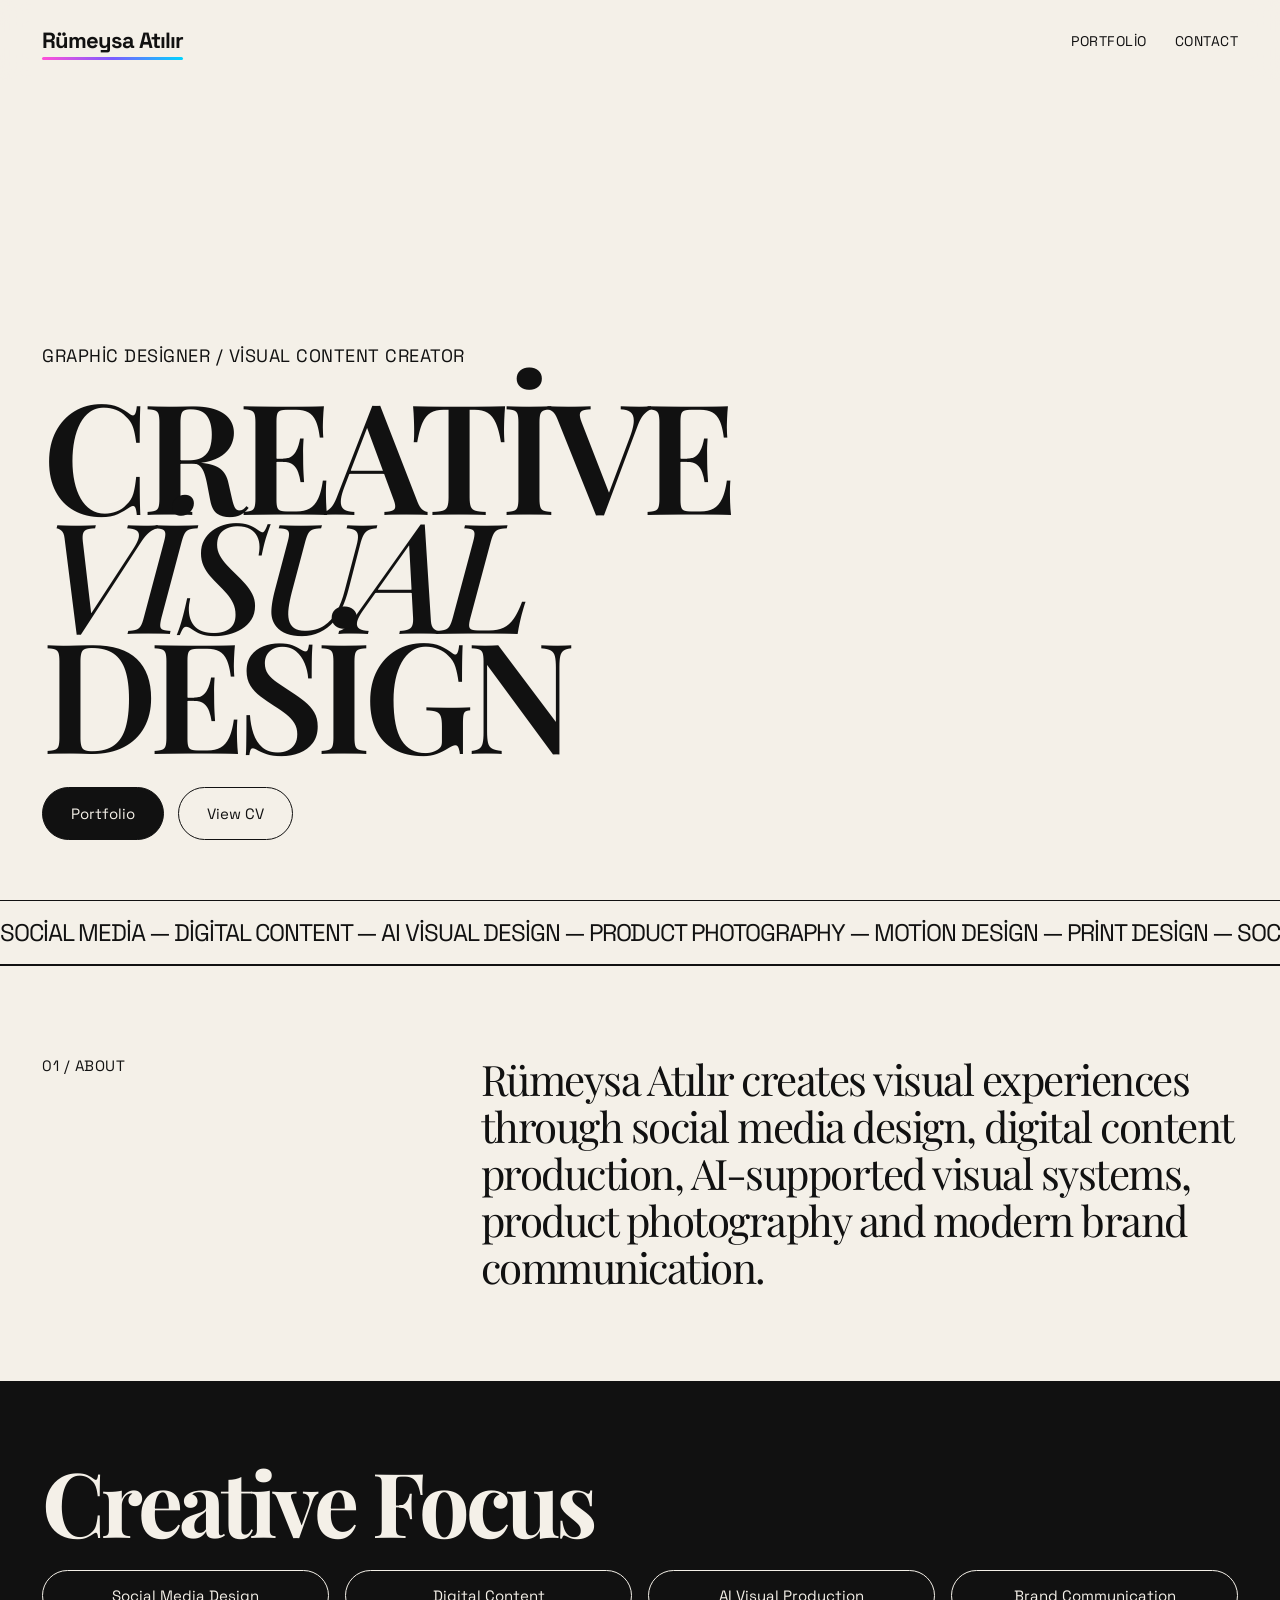
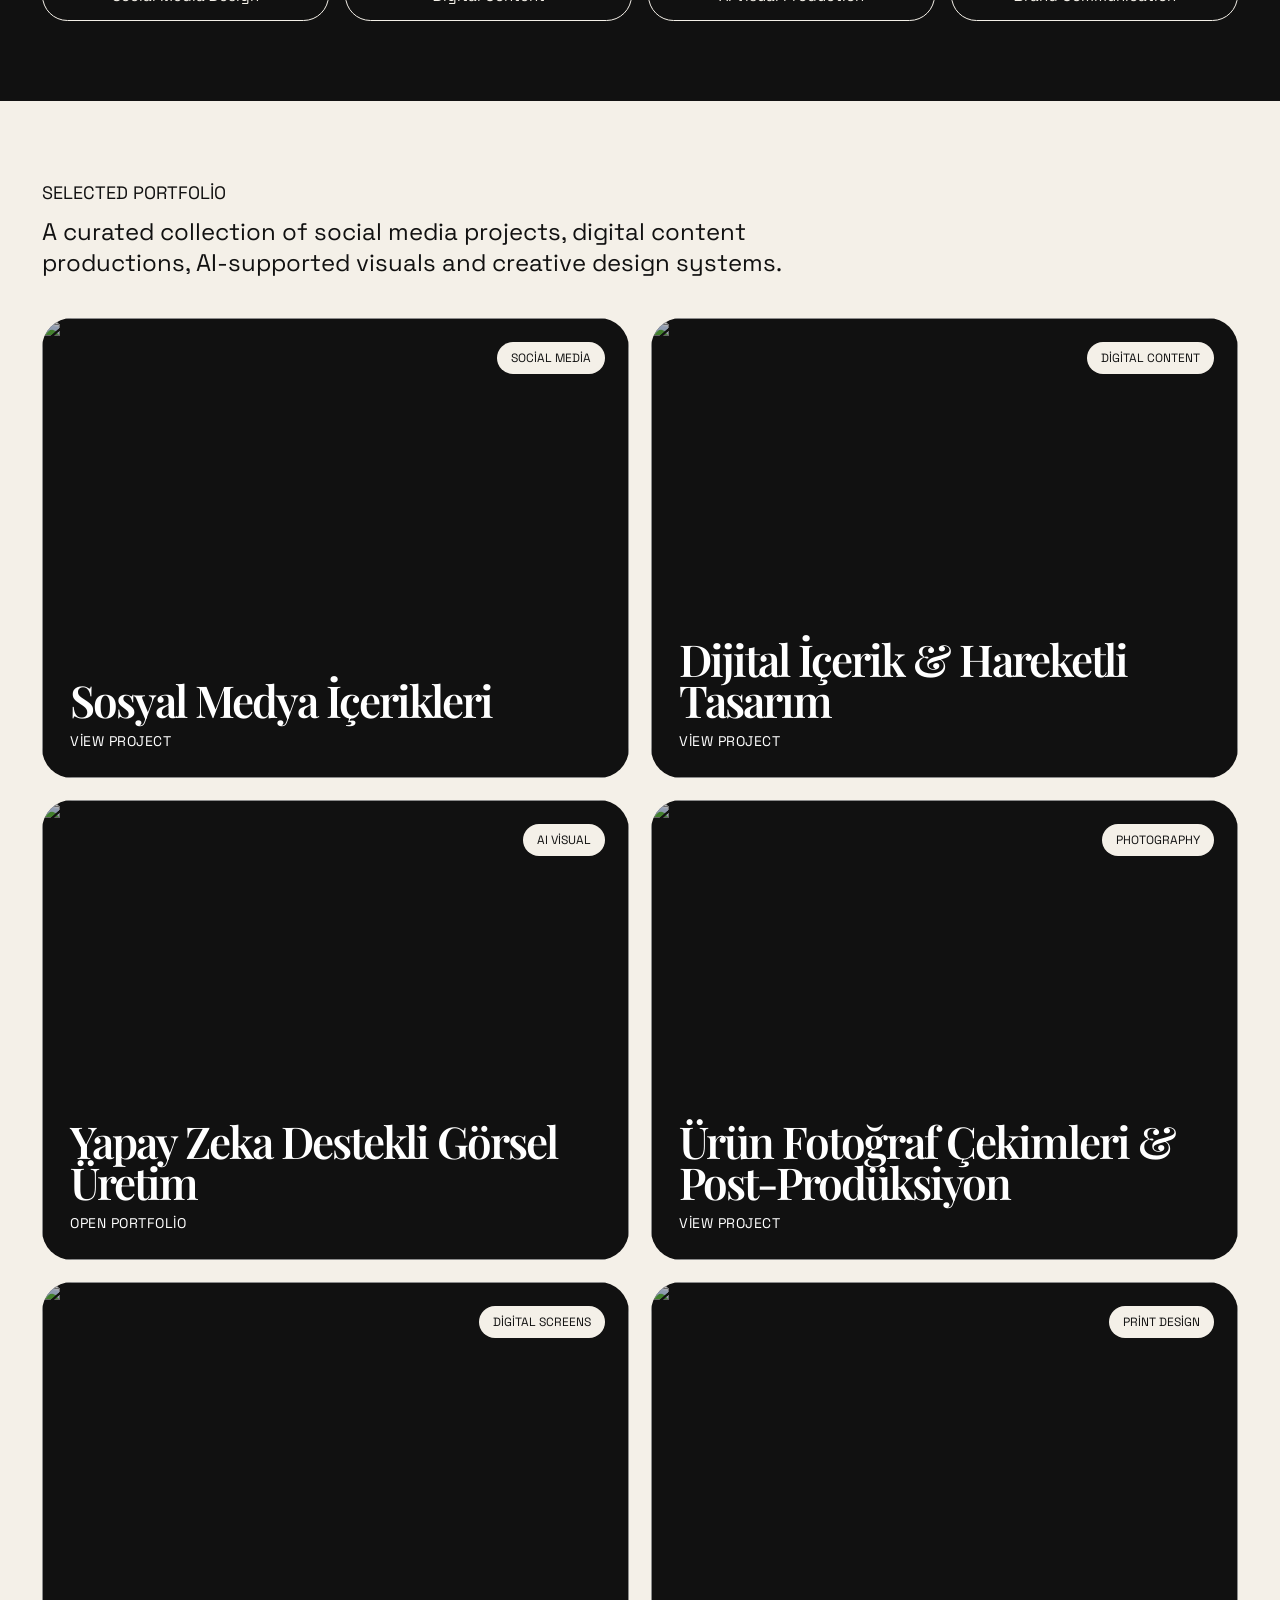
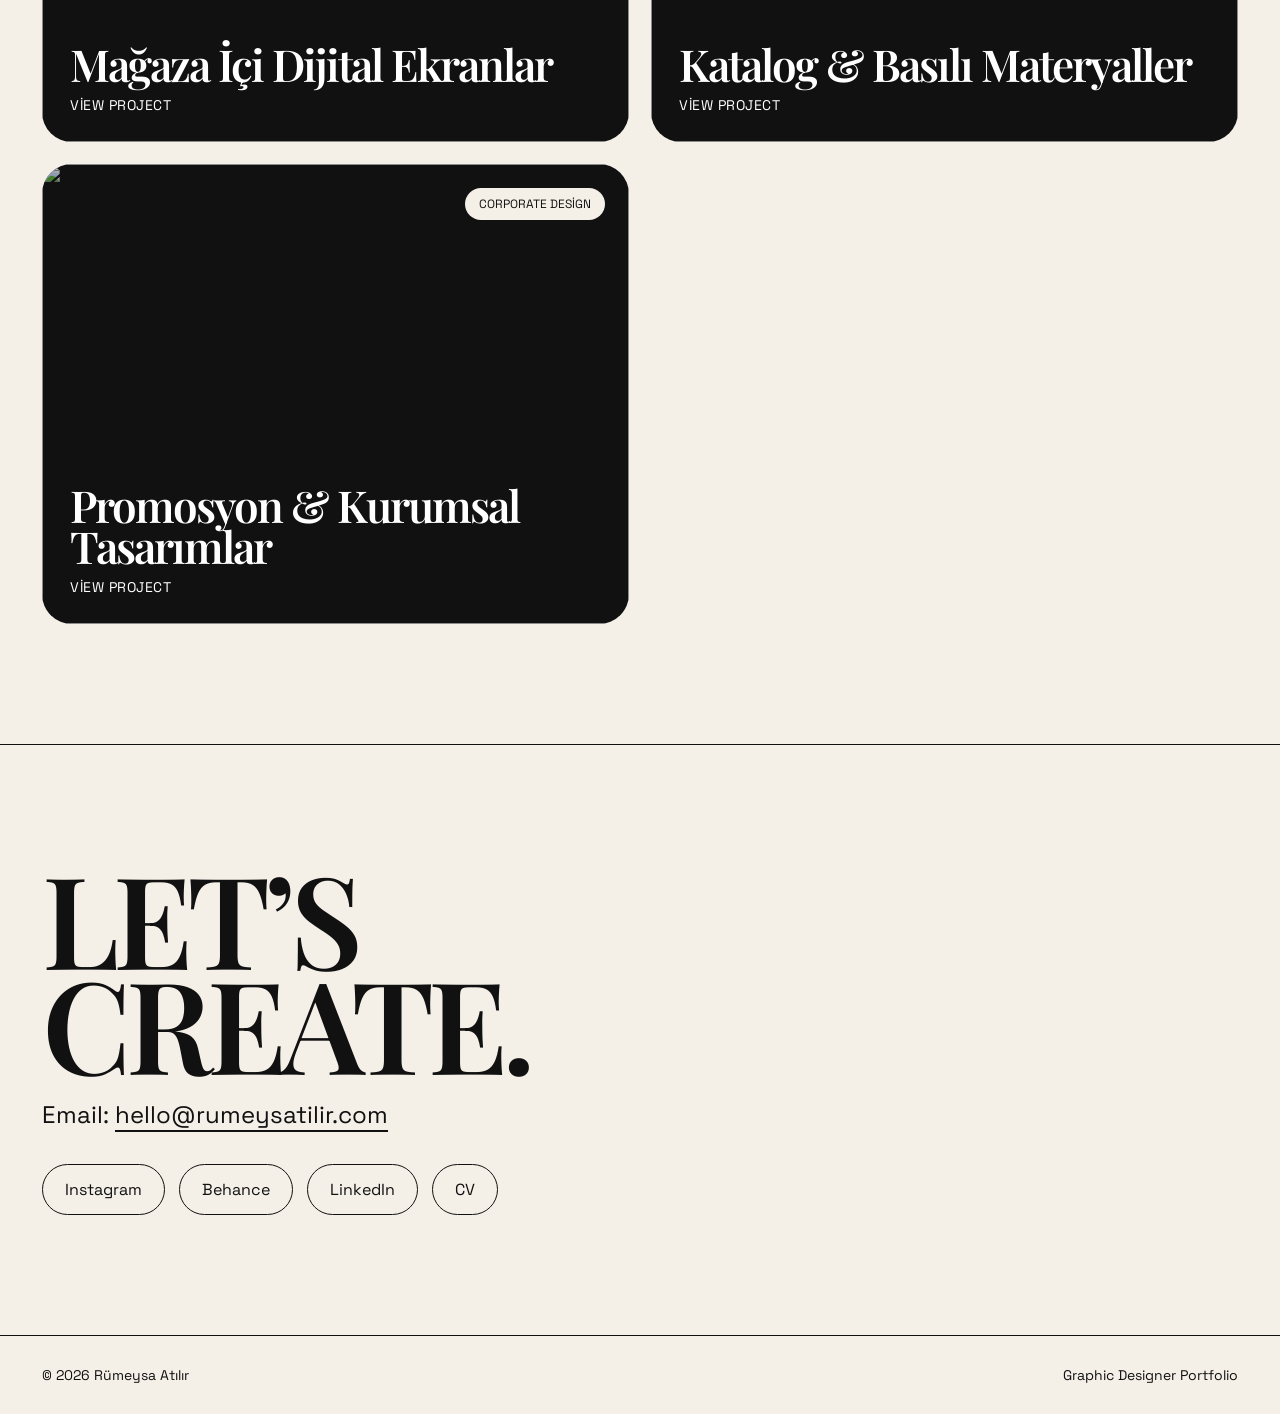
==== index.html @ d0558e6f "Update index.html" ====
<!DOCTYPE html>
<html lang="tr">
<head>
<meta charset="UTF-8">
<meta name="viewport" content="width=device-width, initial-scale=1.0">
<title>Rümeysa Atılır | Graphic Designer</title>

<link href="https://fonts.googleapis.com/css2?family=Playfair+Display:ital,wght@0,600;1,500&family=Space+Grotesk:wght@400;500;600;700&display=swap" rel="stylesheet">

<style>
*{margin:0;padding:0;box-sizing:border-box}
html{scroll-behavior:smooth}
body{font-family:'Space Grotesk',sans-serif;background:#f4f0e8;color:#111;overflow-x:hidden}
a{text-decoration:none;color:inherit}

.intro-loader{
position:fixed;
inset:0;
background:radial-gradient(circle at 20% 20%,rgba(255,79,216,.30),transparent 28%),
radial-gradient(circle at 80% 30%,rgba(124,92,255,.30),transparent 30%),
radial-gradient(circle at 50% 85%,rgba(0,212,255,.25),transparent 32%),
#f4f0e8;
z-index:9999;
display:flex;
flex-direction:column;
justify-content:center;
align-items:center;
animation:loaderHide 1s ease forwards;
animation-delay:3.4s;
overflow:hidden;
}

.intro-loader::before{
content:"";
position:absolute;
width:420px;
height:420px;
border-radius:50%;
background:linear-gradient(135deg,#ff4fd8,#7c5cff,#00d4ff);
filter:blur(70px);
opacity:.35;
animation:blobMove 3s ease-in-out infinite alternate;
}

.loader-name{
position:relative;
font-family:'Playfair Display',serif;
font-size:9vw;
font-weight:600;
letter-spacing:-5px;
line-height:.9;
background:linear-gradient(90deg,#ff4fd8,#7c5cff,#00d4ff,#111);
background-size:300%;
-webkit-background-clip:text;
-webkit-text-fill-color:transparent;
opacity:0;
transform:translateY(45px) scale(.96);
animation:nameReveal 1.2s ease forwards, gradientMove 2.8s linear infinite;
}

.loader-line{
position:relative;
width:0;
height:5px;
margin:28px 0 16px;
border-radius:50px;
background:linear-gradient(90deg,#ff4fd8,#7c5cff,#00d4ff);
animation:lineReveal 1s ease forwards;
animation-delay:.8s;
}

.loader-text{
position:relative;
font-size:14px;
letter-spacing:6px;
text-transform:uppercase;
opacity:0;
animation:textReveal 1s ease forwards;
animation-delay:1.4s;
}

@keyframes nameReveal{to{opacity:1;transform:translateY(0) scale(1)}}
@keyframes lineReveal{to{width:320px}}
@keyframes textReveal{to{opacity:1}}
@keyframes loaderHide{to{opacity:0;visibility:hidden;pointer-events:none}}
@keyframes gradientMove{0%{background-position:0%}100%{background-position:300%}}
@keyframes blobMove{from{transform:translate(-80px,-40px) scale(1)}to{transform:translate(80px,40px) scale(1.15)}}

header{
position:fixed;top:0;left:0;width:100%;padding:26px 42px;
display:flex;justify-content:space-between;align-items:center;z-index:99;
background:rgba(244,240,232,.82);backdrop-filter:blur(14px);
}

.logo{font-size:22px;font-weight:700;letter-spacing:-1px;position:relative}
.logo::after{
content:"";position:absolute;left:0;bottom:-6px;width:100%;height:3px;
background:linear-gradient(90deg,#ff4fd8,#7c5cff,#00d4ff);border-radius:20px;
}

nav a{margin-left:24px;font-size:14px;text-transform:uppercase;letter-spacing:.5px}

.hero{min-height:100vh;padding:130px 42px 60px;display:flex;flex-direction:column;justify-content:flex-end}
.hero small{font-size:18px;margin-bottom:25px;text-transform:uppercase;letter-spacing:.5px}
.hero h1{
font-family:'Playfair Display',serif;font-size:12vw;line-height:.78;
letter-spacing:-8px;text-transform:uppercase;font-weight:600;
}
.hero h1 span{font-style:italic;font-weight:500}

.hero-buttons{margin-top:36px;display:flex;gap:14px;flex-wrap:wrap}
.btn{display:inline-block;padding:16px 28px;border-radius:40px;border:1px solid #111;font-size:15px;transition:.3s}
.btn.dark{background:#111;color:#f4f0e8}
.btn:hover{transform:translateY(-3px)}

.marquee{
border-top:1px solid #111;border-bottom:1px solid #111;overflow:hidden;white-space:nowrap;
padding:16px 0;font-size:24px;text-transform:uppercase;letter-spacing:-1px;
}
.marquee div{display:inline-block;animation:marquee 18s linear infinite}
@keyframes marquee{from{transform:translateX(0)}to{transform:translateX(-50%)}}

.intro{padding:90px 42px;display:grid;grid-template-columns:1fr 2fr;gap:60px;border-top:1px solid #111}
.intro div{font-size:15px;text-transform:uppercase;letter-spacing:.5px}
.intro p{
font-family:'Playfair Display',serif;font-size:42px;line-height:1.12;letter-spacing:-1.5px;
}

.selected{padding:80px 42px;background:#111;color:#f4f0e8}
.selected h2{
font-family:'Playfair Display',serif;font-size:7vw;line-height:.9;letter-spacing:-4px;margin-bottom:28px;
}
.selected-list{display:grid;grid-template-columns:repeat(4,1fr);gap:16px}
.selected-list a{
border:1px solid #f4f0e8;border-radius:40px;padding:15px 20px;text-align:center;font-size:15px;transition:.3s;
}
.selected-list a:hover{background:#f4f0e8;color:#111;transform:translateY(-3px)}

.work{padding:80px 42px 120px}
.work-title{font-size:18px;text-transform:uppercase;margin-bottom:12px}
.work-subtitle{max-width:820px;font-size:24px;line-height:1.3;margin-bottom:40px}

.grid{
display:grid;
grid-template-columns:repeat(12,1fr);
gap:22px;
}

.project{
position:relative;
height:460px;
overflow:hidden;
background:#111;
border-radius:30px;
color:white;
grid-column:span 6;
display:block;
}

.project img{
position:absolute;
inset:0;
width:100%;
height:100%;
object-fit:cover;
opacity:.7;
transition:.7s;
}

.project:hover img{transform:scale(1.08);opacity:.34}

.project-info{position:absolute;left:28px;bottom:28px;z-index:2}
.project-info h2{
font-family:'Playfair Display',serif;font-size:44px;line-height:.92;letter-spacing:-2px;font-weight:600;
}
.project-info p{margin-top:12px;font-size:14px;text-transform:uppercase;letter-spacing:.5px}

.tag{
position:absolute;top:24px;right:24px;background:#f4f0e8;color:#111;
padding:8px 14px;border-radius:30px;font-size:12px;z-index:2;text-transform:uppercase;
}

.contact{padding:120px 42px;border-top:1px solid #111}
.contact h2{
font-family:'Playfair Display',serif;font-size:10vw;line-height:.82;letter-spacing:-6px;text-transform:uppercase;font-weight:600;
}
.contact p{margin-top:24px;font-size:24px}
.contact a{border-bottom:2px solid #111}
.socials{display:flex;gap:14px;margin-top:34px;flex-wrap:wrap}
.socials a{border:1px solid #111;border-radius:40px;padding:14px 22px;transition:.3s}
.socials a:hover{background:#111;color:#f4f0e8}

footer{padding:30px 42px;border-top:1px solid #111;display:flex;justify-content:space-between;font-size:14px}

@media(max-width:800px){
header{padding:20px}.logo{font-size:19px}
nav a{margin-left:12px;font-size:12px}
.loader-name{font-size:15vw;letter-spacing:-2px}
.loader-line{max-width:230px}
.hero{padding:120px 20px 50px}
.hero h1{font-size:18vw;letter-spacing:-4px}
.marquee{font-size:18px}
.intro{grid-template-columns:1fr;padding:70px 20px}
.intro p{font-size:31px}
.selected{padding:70px 20px}
.selected h2{font-size:15vw;letter-spacing:-3px}
.selected-list{grid-template-columns:1fr}
.work{padding:70px 20px 80px}
.work-subtitle{font-size:20px}
.grid{display:block}
.project{height:420px;margin-bottom:22px}
.project-info h2{font-size:36px}
.contact{padding:80px 20px}
.contact h2{font-size:16vw;letter-spacing:-4px}
footer{padding:24px 20px;display:block}
}
</style>
</head>

<body>

<div class="intro-loader">
  <div class="loader-name">Rümeysa Atılır</div>
  <div class="loader-line"></div>
  <div class="loader-text">Graphic Designer</div>
</div>

<header>
<div class="logo">Rümeysa Atılır</div>
<nav>
<a href="#portfolio">Portfolio</a>
<a href="#contact">Contact</a>
</nav>
</header>

<section class="hero">
<small>Graphic Designer / Visual Content Creator</small>
<h1>Creative<br><span>Visual</span><br>Design</h1>

<div class="hero-buttons">
<a href="#portfolio" class="btn dark">Portfolio</a>
<a href="rumeysa-atilir-cv.pdf" target="_blank" class="btn">View CV</a>
</div>
</section>

<div class="marquee">
<div>
Social Media — Digital Content — AI Visual Design — Product Photography — Motion Design — Print Design —
Social Media — Digital Content — AI Visual Design — Product Photography — Motion Design — Print Design —
</div>
</div>

<section class="intro">
<div>01 / About</div>
<p>
Rümeysa Atılır creates visual experiences through social media design,
digital content production, AI-supported visual systems,
product photography and modern brand communication.
</p>
</section>

<section class="selected">
<h2>Creative Focus</h2>
<div class="selected-list">
<a href="#social-media">Social Media Design</a>
<a href="#digital-content">Digital Content</a>
<a href="ai-visual/" target="_blank">AI Visual Production</a>  
<a href="#portfolio">Brand Communication</a>
</div>
</section>

<section class="work" id="portfolio">

<div class="work-title">Selected Portfolio</div>

<p class="work-subtitle">
A curated collection of social media projects,
digital content productions, AI-supported visuals and creative design systems.
</p>

<div class="grid">

<a id="social-media" href="sosyal-medya.pdf" target="_blank" class="project">
<span class="tag">Social Media</span>
<img src="https://images.unsplash.com/photo-1611162616305-c69b3fa7fbe0?q=80&w=1400&auto=format&fit=crop">
<div class="project-info">
<h2>Sosyal Medya İçerikleri</h2>
<p>View Project</p>
</div>
</a>

<a id="digital-content" href="dijital-icerik.pdf" target="_blank" class="project">
<span class="tag">Digital Content</span>
<img src="https://images.unsplash.com/photo-1611162617474-5b21e879e113?q=80&w=1400&auto=format&fit=crop">
<div class="project-info">
<h2>Dijital İçerik & Hareketli Tasarım</h2>
<p>View Project</p>
</div>
</a>

<a id="ai-visual" href="ai-visual/" target="_blank" class="project">  
<span class="tag">AI Visual</span>
<img src="https://images.unsplash.com/photo-1677442136019-21780ecad995?q=80&w=1400&auto=format&fit=crop">
<div class="project-info">
<h2>Yapay Zeka Destekli Görsel Üretim</h2>
<p>Open Portfolio</p>
</div>
</a>

<a href="urun-fotograf-cekimi.pdf" target="_blank" class="project">
<span class="tag">Photography</span>
<img src="https://images.unsplash.com/photo-1607082349566-187342175e2f?q=80&w=1400&auto=format&fit=crop">
<div class="project-info">
<h2>Ürün Fotoğraf Çekimleri & Post-Prodüksiyon</h2>
<p>View Project</p>
</div>
</a>

<a href="magaza-ekranlari.pdf" target="_blank" class="project">
<span class="tag">Digital Screens</span>
<img src="https://images.unsplash.com/photo-1556740738-b6a63e27c4df?q=80&w=1400&auto=format&fit=crop">
<div class="project-info">
<h2>Mağaza İçi Dijital Ekranlar</h2>
<p>View Project</p>
</div>
</a>

<a href="katalog.pdf" target="_blank" class="project">
<span class="tag">Print Design</span>
<img src="https://images.unsplash.com/photo-1586717791821-3f44a563fa4c?q=80&w=1400&auto=format&fit=crop">
<div class="project-info">
<h2>Katalog & Basılı Materyaller</h2>
<p>View Project</p>
</div>
</a>

<a href="kurumsal-tasarim.pdf" target="_blank" class="project">
<span class="tag">Corporate Design</span>
<img src="https://images.unsplash.com/photo-1497366754035-f200968a6e72?q=80&w=1400&auto=format&fit=crop">
<div class="project-info">
<h2>Promosyon & Kurumsal Tasarımlar</h2>
<p>View Project</p>
</div>
</a>

</div>
</section>

<section class="contact" id="contact">
<h2>Let’s<br>Create.</h2>

<p>Email: <a href="mailto:hello@rumeysatilir.com">hello@rumeysatilir.com</a></p>

<div class="socials">
<a href="#" target="_blank">Instagram</a>
<a href="#" target="_blank">Behance</a>
<a href="#" target="_blank">LinkedIn</a>
<a href="rumeysa-atilir-cv.pdf" target="_blank">CV</a>
</div>
</section>

<footer>
<span>© 2026 Rümeysa Atılır</span>
<span>Graphic Designer Portfolio</span>
</footer>

</body>
</html>
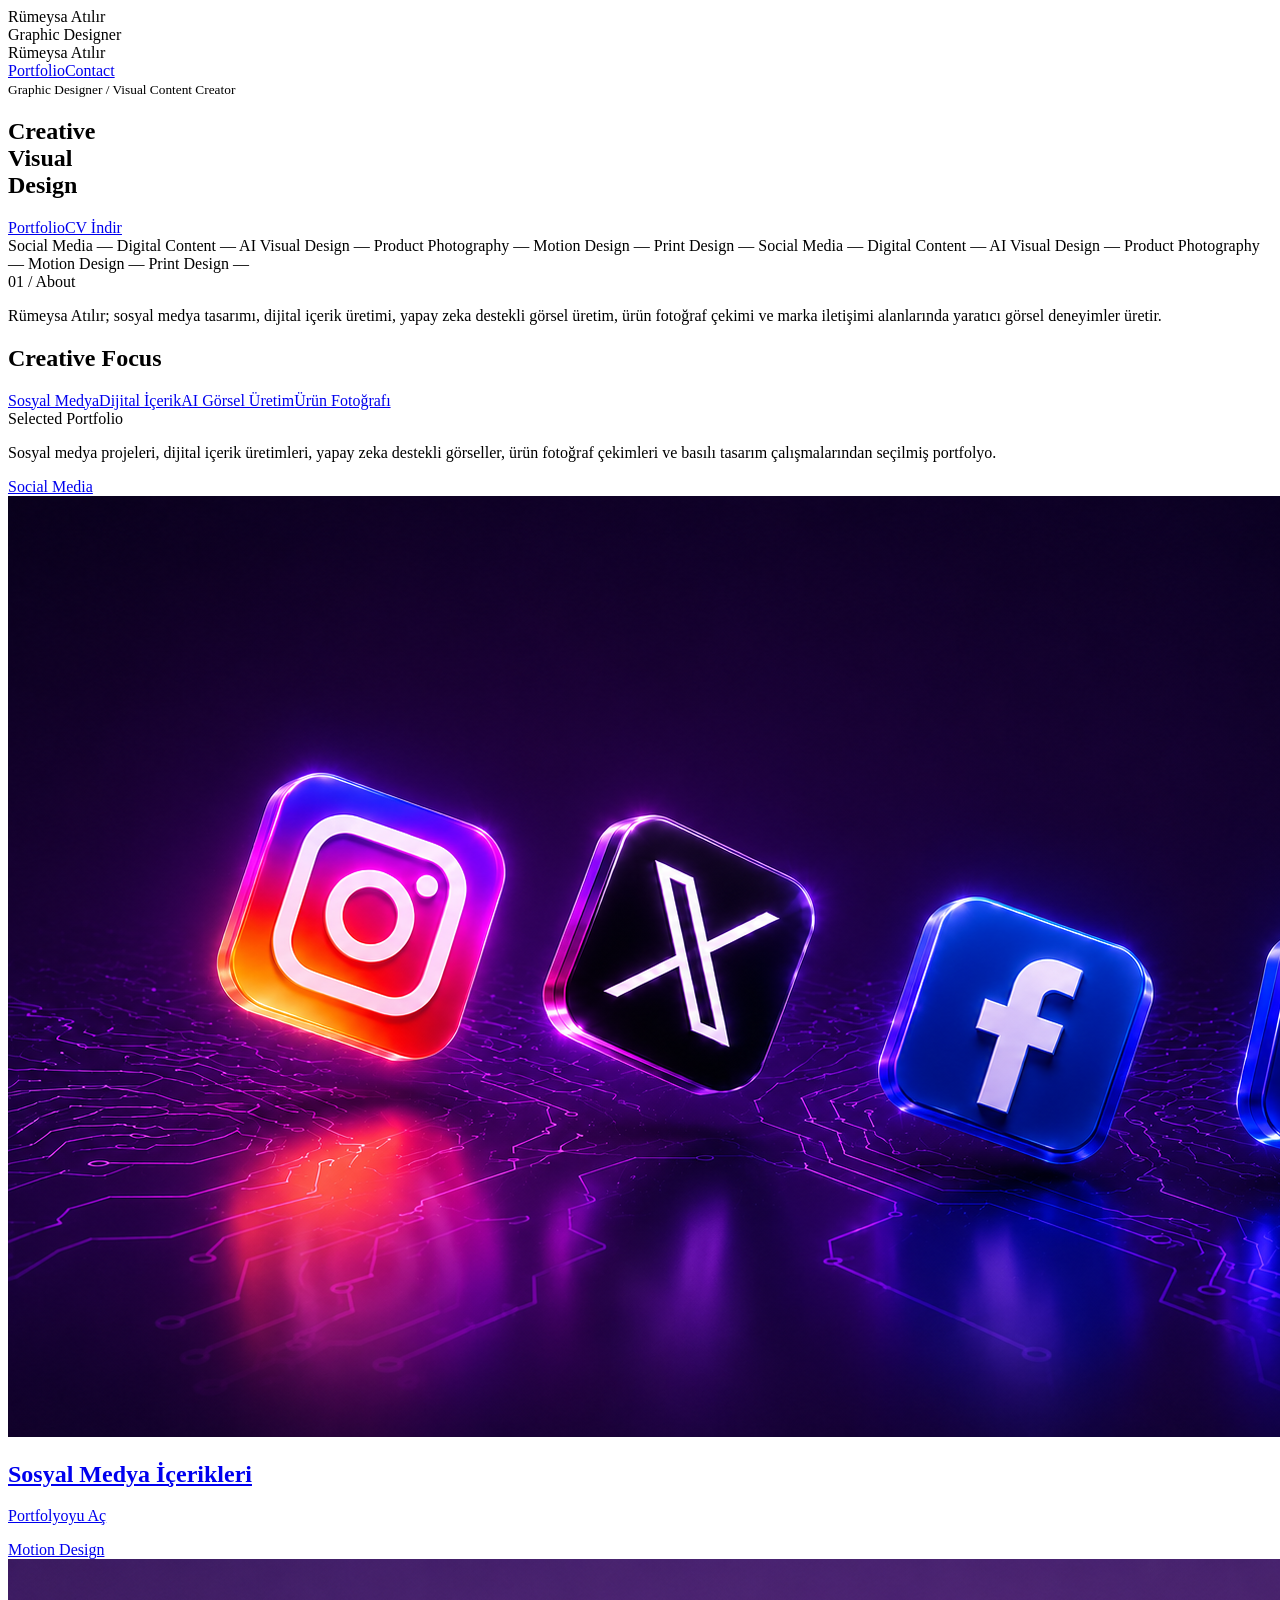
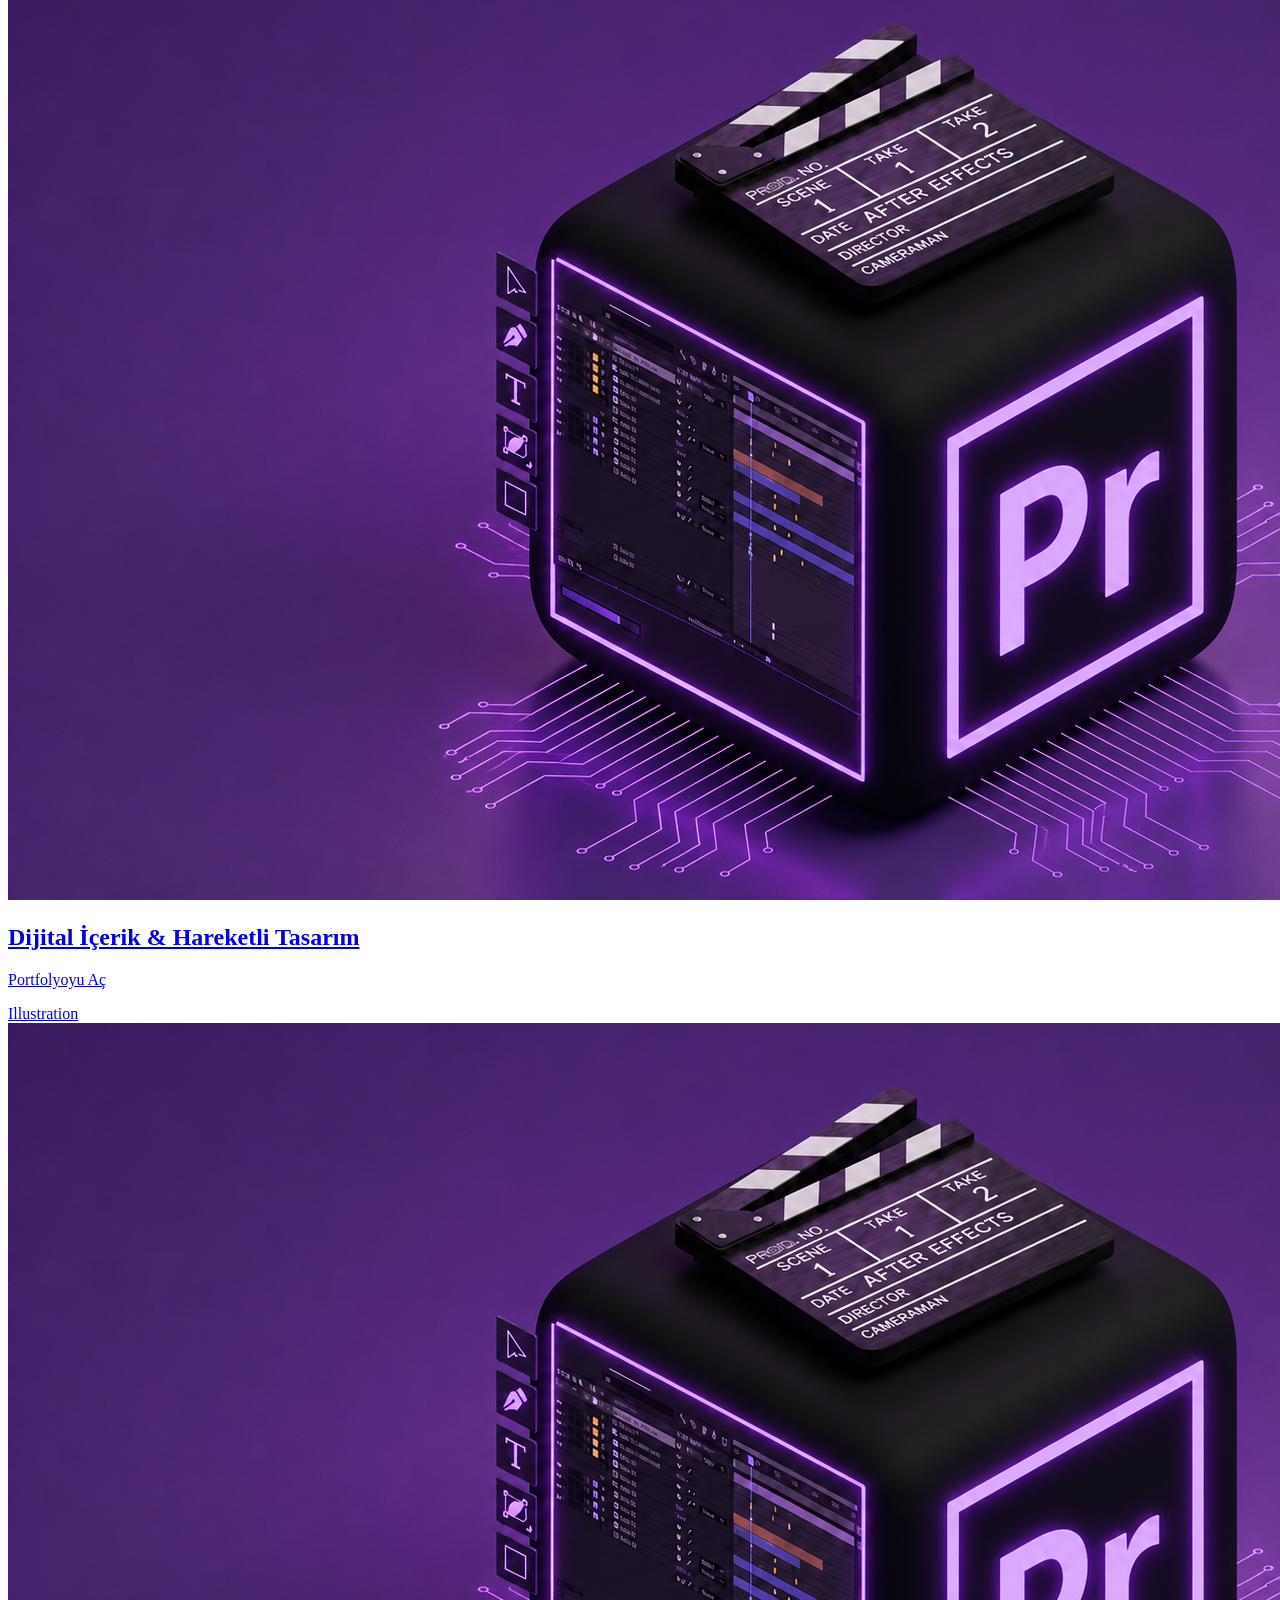
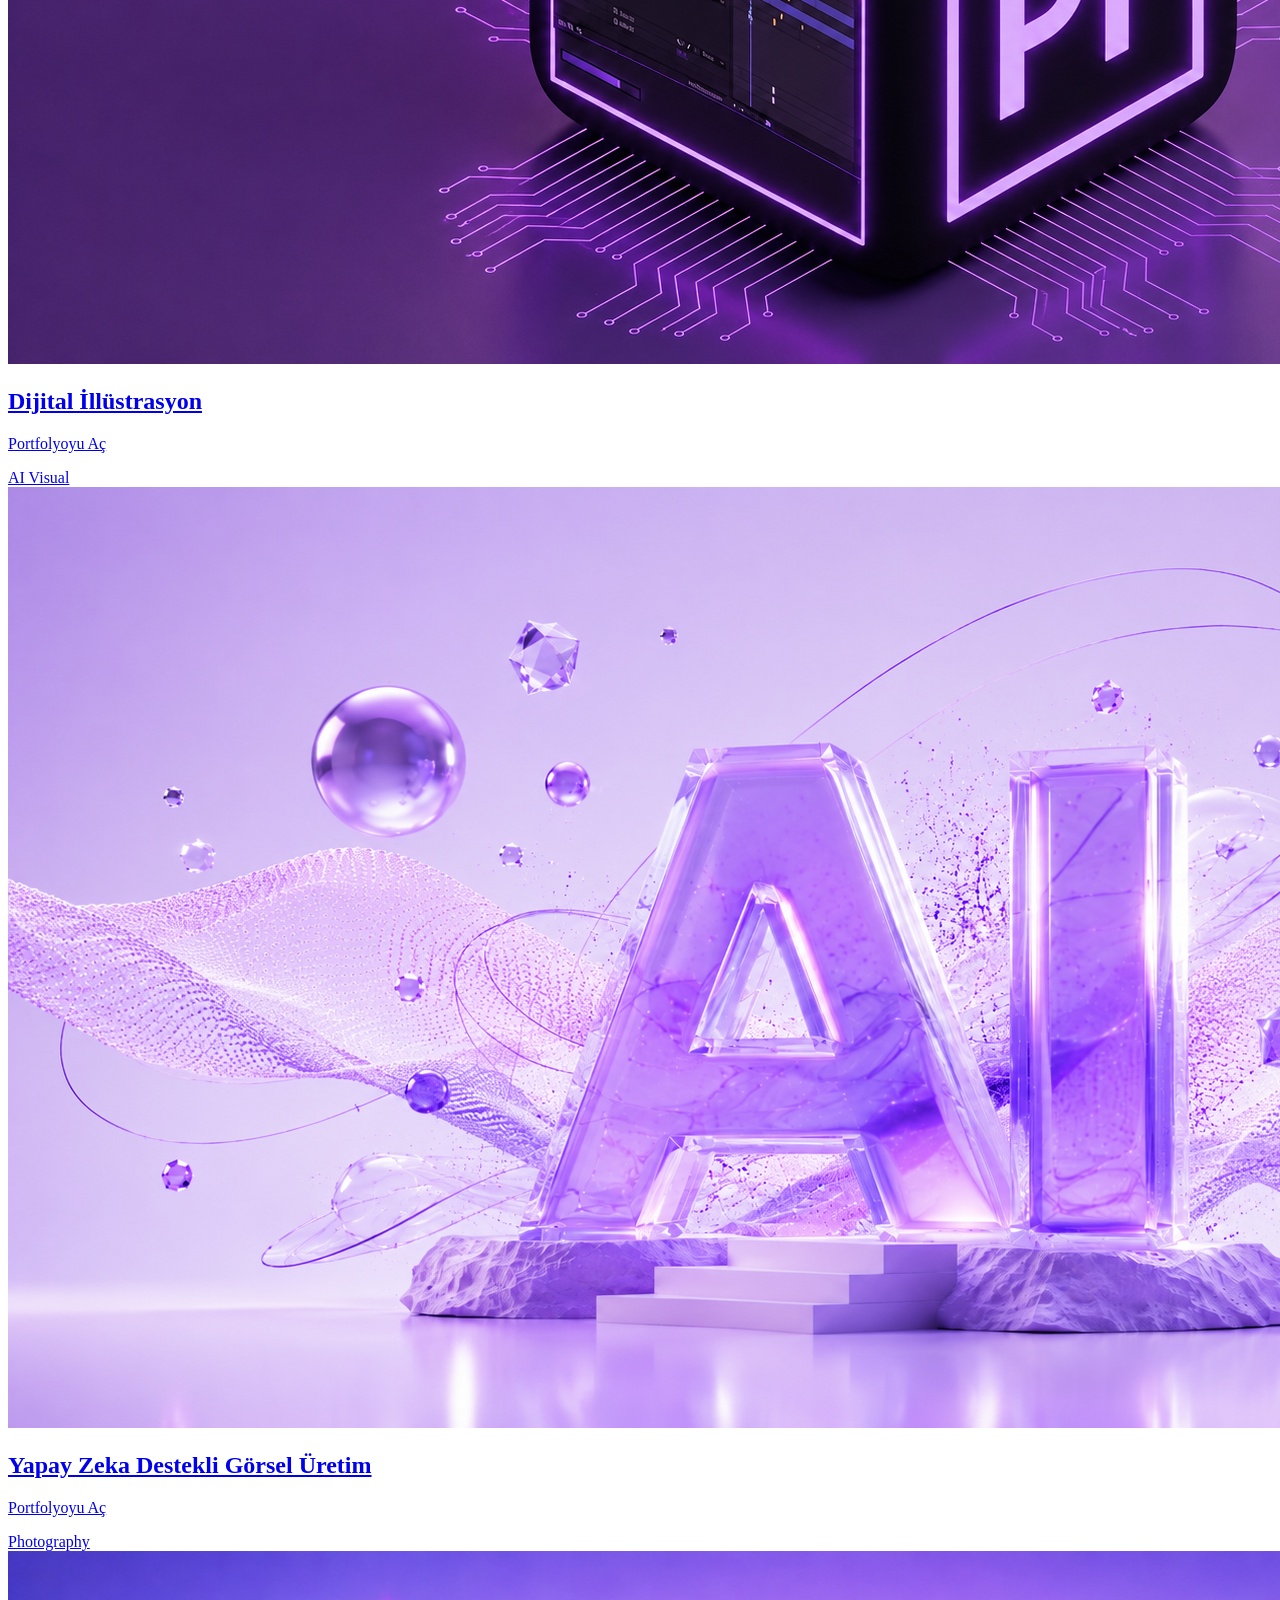
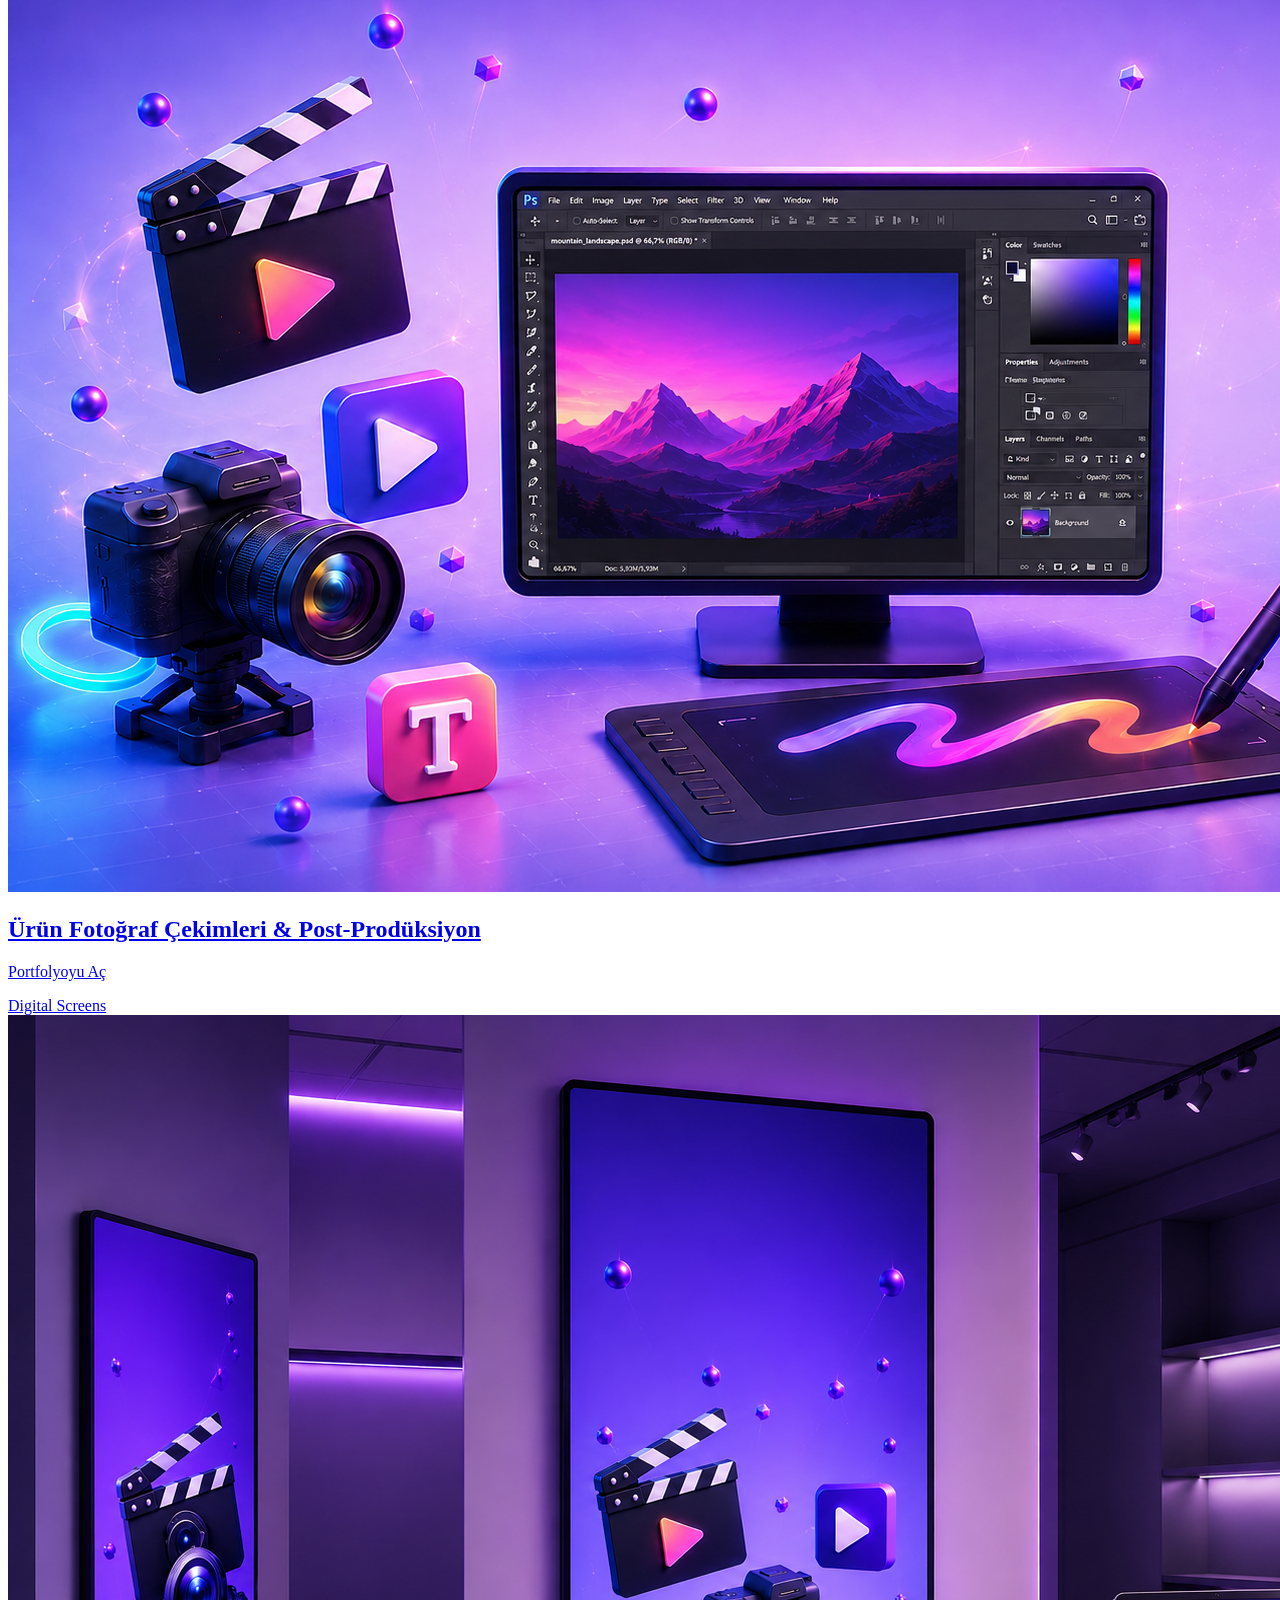
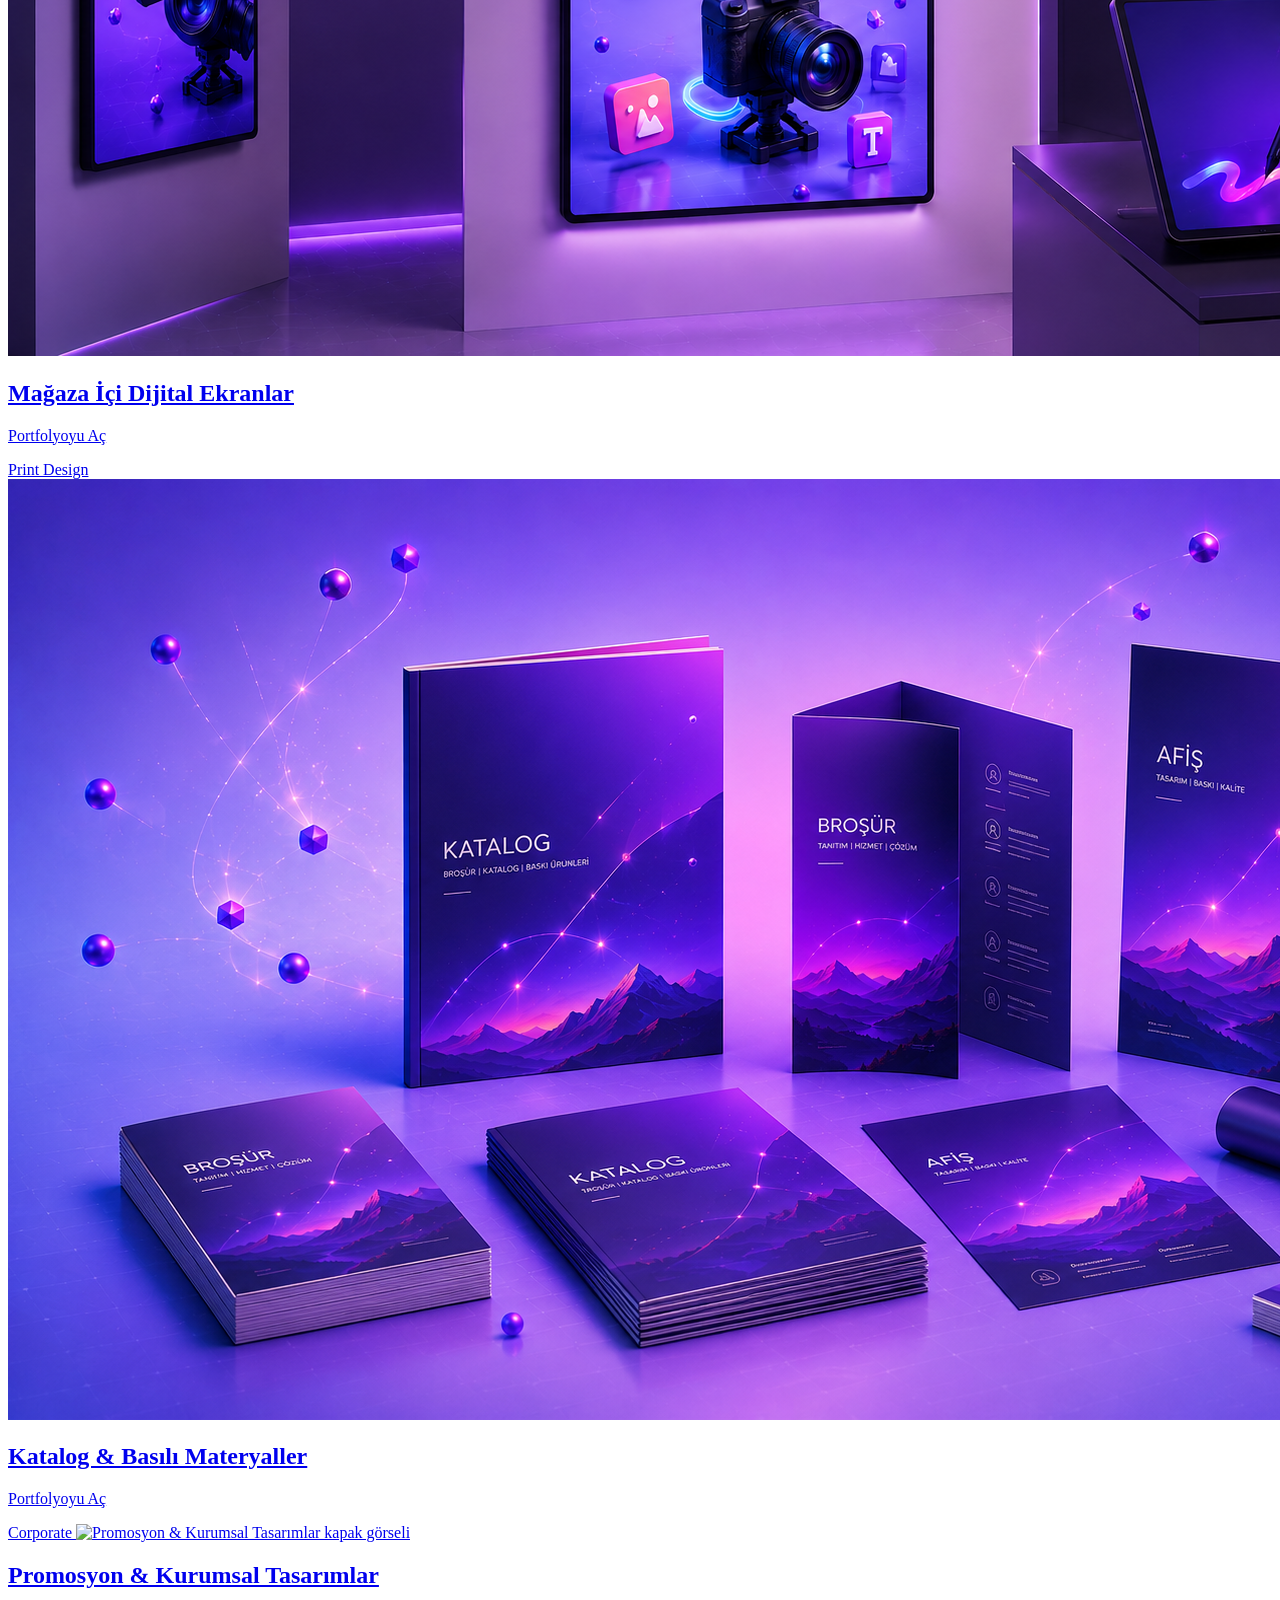
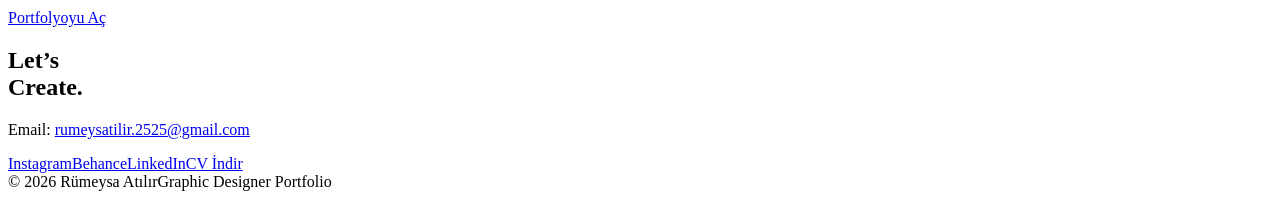
==== commit 2dcd6288: "Add files via upload" ====
--- a/index.html
+++ b/index.html
@@ -1,368 +1,49 @@
-<!DOCTYPE html>
-<html lang="tr">
-<head>
-<meta charset="UTF-8">
-<meta name="viewport" content="width=device-width, initial-scale=1.0">
-<title>Rümeysa Atılır | Graphic Designer</title>
-
-<link href="https://fonts.googleapis.com/css2?family=Playfair+Display:ital,wght@0,600;1,500&family=Space+Grotesk:wght@400;500;600;700&display=swap" rel="stylesheet">
-
-<style>
-*{margin:0;padding:0;box-sizing:border-box}
-html{scroll-behavior:smooth}
-body{font-family:'Space Grotesk',sans-serif;background:#f4f0e8;color:#111;overflow-x:hidden}
-a{text-decoration:none;color:inherit}
-
-.intro-loader{
-position:fixed;
-inset:0;
-background:radial-gradient(circle at 20% 20%,rgba(255,79,216,.30),transparent 28%),
-radial-gradient(circle at 80% 30%,rgba(124,92,255,.30),transparent 30%),
-radial-gradient(circle at 50% 85%,rgba(0,212,255,.25),transparent 32%),
-#f4f0e8;
-z-index:9999;
-display:flex;
-flex-direction:column;
-justify-content:center;
-align-items:center;
-animation:loaderHide 1s ease forwards;
-animation-delay:3.4s;
-overflow:hidden;
-}
-
-.intro-loader::before{
-content:"";
-position:absolute;
-width:420px;
-height:420px;
-border-radius:50%;
-background:linear-gradient(135deg,#ff4fd8,#7c5cff,#00d4ff);
-filter:blur(70px);
-opacity:.35;
-animation:blobMove 3s ease-in-out infinite alternate;
-}
-
-.loader-name{
-position:relative;
-font-family:'Playfair Display',serif;
-font-size:9vw;
-font-weight:600;
-letter-spacing:-5px;
-line-height:.9;
-background:linear-gradient(90deg,#ff4fd8,#7c5cff,#00d4ff,#111);
-background-size:300%;
--webkit-background-clip:text;
--webkit-text-fill-color:transparent;
-opacity:0;
-transform:translateY(45px) scale(.96);
-animation:nameReveal 1.2s ease forwards, gradientMove 2.8s linear infinite;
-}
-
-.loader-line{
-position:relative;
-width:0;
-height:5px;
-margin:28px 0 16px;
-border-radius:50px;
-background:linear-gradient(90deg,#ff4fd8,#7c5cff,#00d4ff);
-animation:lineReveal 1s ease forwards;
-animation-delay:.8s;
-}
-
-.loader-text{
-position:relative;
-font-size:14px;
-letter-spacing:6px;
-text-transform:uppercase;
-opacity:0;
-animation:textReveal 1s ease forwards;
-animation-delay:1.4s;
-}
-
-@keyframes nameReveal{to{opacity:1;transform:translateY(0) scale(1)}}
-@keyframes lineReveal{to{width:320px}}
-@keyframes textReveal{to{opacity:1}}
-@keyframes loaderHide{to{opacity:0;visibility:hidden;pointer-events:none}}
-@keyframes gradientMove{0%{background-position:0%}100%{background-position:300%}}
-@keyframes blobMove{from{transform:translate(-80px,-40px) scale(1)}to{transform:translate(80px,40px) scale(1.15)}}
-
-header{
-position:fixed;top:0;left:0;width:100%;padding:26px 42px;
-display:flex;justify-content:space-between;align-items:center;z-index:99;
-background:rgba(244,240,232,.82);backdrop-filter:blur(14px);
-}
-
-.logo{font-size:22px;font-weight:700;letter-spacing:-1px;position:relative}
-.logo::after{
-content:"";position:absolute;left:0;bottom:-6px;width:100%;height:3px;
-background:linear-gradient(90deg,#ff4fd8,#7c5cff,#00d4ff);border-radius:20px;
-}
-
-nav a{margin-left:24px;font-size:14px;text-transform:uppercase;letter-spacing:.5px}
-
-.hero{min-height:100vh;padding:130px 42px 60px;display:flex;flex-direction:column;justify-content:flex-end}
-.hero small{font-size:18px;margin-bottom:25px;text-transform:uppercase;letter-spacing:.5px}
-.hero h1{
-font-family:'Playfair Display',serif;font-size:12vw;line-height:.78;
-letter-spacing:-8px;text-transform:uppercase;font-weight:600;
-}
-.hero h1 span{font-style:italic;font-weight:500}
-
-.hero-buttons{margin-top:36px;display:flex;gap:14px;flex-wrap:wrap}
-.btn{display:inline-block;padding:16px 28px;border-radius:40px;border:1px solid #111;font-size:15px;transition:.3s}
-.btn.dark{background:#111;color:#f4f0e8}
-.btn:hover{transform:translateY(-3px)}
-
-.marquee{
-border-top:1px solid #111;border-bottom:1px solid #111;overflow:hidden;white-space:nowrap;
-padding:16px 0;font-size:24px;text-transform:uppercase;letter-spacing:-1px;
-}
-.marquee div{display:inline-block;animation:marquee 18s linear infinite}
-@keyframes marquee{from{transform:translateX(0)}to{transform:translateX(-50%)}}
-
-.intro{padding:90px 42px;display:grid;grid-template-columns:1fr 2fr;gap:60px;border-top:1px solid #111}
-.intro div{font-size:15px;text-transform:uppercase;letter-spacing:.5px}
-.intro p{
-font-family:'Playfair Display',serif;font-size:42px;line-height:1.12;letter-spacing:-1.5px;
-}
-
-.selected{padding:80px 42px;background:#111;color:#f4f0e8}
-.selected h2{
-font-family:'Playfair Display',serif;font-size:7vw;line-height:.9;letter-spacing:-4px;margin-bottom:28px;
-}
-.selected-list{display:grid;grid-template-columns:repeat(4,1fr);gap:16px}
-.selected-list a{
-border:1px solid #f4f0e8;border-radius:40px;padding:15px 20px;text-align:center;font-size:15px;transition:.3s;
-}
-.selected-list a:hover{background:#f4f0e8;color:#111;transform:translateY(-3px)}
-
-.work{padding:80px 42px 120px}
-.work-title{font-size:18px;text-transform:uppercase;margin-bottom:12px}
-.work-subtitle{max-width:820px;font-size:24px;line-height:1.3;margin-bottom:40px}
-
-.grid{
-display:grid;
-grid-template-columns:repeat(12,1fr);
-gap:22px;
-}
-
-.project{
-position:relative;
-height:460px;
-overflow:hidden;
-background:#111;
-border-radius:30px;
-color:white;
-grid-column:span 6;
-display:block;
-}
-
-.project img{
-position:absolute;
-inset:0;
-width:100%;
-height:100%;
-object-fit:cover;
-opacity:.7;
-transition:.7s;
-}
-
-.project:hover img{transform:scale(1.08);opacity:.34}
-
-.project-info{position:absolute;left:28px;bottom:28px;z-index:2}
-.project-info h2{
-font-family:'Playfair Display',serif;font-size:44px;line-height:.92;letter-spacing:-2px;font-weight:600;
-}
-.project-info p{margin-top:12px;font-size:14px;text-transform:uppercase;letter-spacing:.5px}
-
-.tag{
-position:absolute;top:24px;right:24px;background:#f4f0e8;color:#111;
-padding:8px 14px;border-radius:30px;font-size:12px;z-index:2;text-transform:uppercase;
-}
-
-.contact{padding:120px 42px;border-top:1px solid #111}
-.contact h2{
-font-family:'Playfair Display',serif;font-size:10vw;line-height:.82;letter-spacing:-6px;text-transform:uppercase;font-weight:600;
-}
-.contact p{margin-top:24px;font-size:24px}
-.contact a{border-bottom:2px solid #111}
-.socials{display:flex;gap:14px;margin-top:34px;flex-wrap:wrap}
-.socials a{border:1px solid #111;border-radius:40px;padding:14px 22px;transition:.3s}
-.socials a:hover{background:#111;color:#f4f0e8}
-
-footer{padding:30px 42px;border-top:1px solid #111;display:flex;justify-content:space-between;font-size:14px}
-
-@media(max-width:800px){
-header{padding:20px}.logo{font-size:19px}
-nav a{margin-left:12px;font-size:12px}
-.loader-name{font-size:15vw;letter-spacing:-2px}
-.loader-line{max-width:230px}
-.hero{padding:120px 20px 50px}
-.hero h1{font-size:18vw;letter-spacing:-4px}
-.marquee{font-size:18px}
-.intro{grid-template-columns:1fr;padding:70px 20px}
-.intro p{font-size:31px}
-.selected{padding:70px 20px}
-.selected h2{font-size:15vw;letter-spacing:-3px}
-.selected-list{grid-template-columns:1fr}
-.work{padding:70px 20px 80px}
-.work-subtitle{font-size:20px}
-.grid{display:block}
-.project{height:420px;margin-bottom:22px}
-.project-info h2{font-size:36px}
-.contact{padding:80px 20px}
-.contact h2{font-size:16vw;letter-spacing:-4px}
-footer{padding:24px 20px;display:block}
-}
-</style>
-</head>
-
-<body>
-
-<div class="intro-loader">
-  <div class="loader-name">Rümeysa Atılır</div>
-  <div class="loader-line"></div>
-  <div class="loader-text">Graphic Designer</div>
-</div>
-
-<header>
-<div class="logo">Rümeysa Atılır</div>
-<nav>
-<a href="#portfolio">Portfolio</a>
-<a href="#contact">Contact</a>
-</nav>
-</header>
-
-<section class="hero">
-<small>Graphic Designer / Visual Content Creator</small>
-<h1>Creative<br><span>Visual</span><br>Design</h1>
-
-<div class="hero-buttons">
-<a href="#portfolio" class="btn dark">Portfolio</a>
-<a href="rumeysa-atilir-cv.pdf" target="_blank" class="btn">View CV</a>
-</div>
-</section>
-
-<div class="marquee">
-<div>
-Social Media — Digital Content — AI Visual Design — Product Photography — Motion Design — Print Design —
-Social Media — Digital Content — AI Visual Design — Product Photography — Motion Design — Print Design —
-</div>
-</div>
-
-<section class="intro">
-<div>01 / About</div>
-<p>
-Rümeysa Atılır creates visual experiences through social media design,
-digital content production, AI-supported visual systems,
-product photography and modern brand communication.
-</p>
-</section>
-
-<section class="selected">
-<h2>Creative Focus</h2>
-<div class="selected-list">
-<a href="#social-media">Social Media Design</a>
-<a href="#digital-content">Digital Content</a>
-<a href="ai-visual/" target="_blank">AI Visual Production</a>  
-<a href="#portfolio">Brand Communication</a>
-</div>
-</section>
-
-<section class="work" id="portfolio">
-
-<div class="work-title">Selected Portfolio</div>
-
-<p class="work-subtitle">
-A curated collection of social media projects,
-digital content productions, AI-supported visuals and creative design systems.
-</p>
-
-<div class="grid">
-
-<a id="social-media" href="sosyal-medya.pdf" target="_blank" class="project">
+<!DOCTYPE html><html lang="tr"><head><meta charset="UTF-8"><meta name="viewport" content="width=device-width, initial-scale=1.0"><title>Rümeysa Atılır | Graphic Designer Portfolio</title><link rel="stylesheet" href="style.css"></head><body>
+<div class="intro-loader"><div class="loader-name">Rümeysa Atılır</div><div class="loader-line"></div><div class="loader-text">Graphic Designer</div></div>
+<header><div class="logo">Rümeysa Atılır</div><nav><a href="#portfolio">Portfolio</a><a href="#contact">Contact</a></nav></header>
+<section class="hero"><small>Graphic Designer / Visual Content Creator</small><h1>Creative<br><span>Visual</span><br>Design</h1><div class="hero-buttons"><a href="#portfolio" class="btn dark">Portfolio</a><a href="files/rumeysa-atilir-cv.pdf" target="_blank" class="btn" download>CV İndir</a></div></section>
+<div class="marquee"><div>Social Media — Digital Content — AI Visual Design — Product Photography — Motion Design — Print Design — Social Media — Digital Content — AI Visual Design — Product Photography — Motion Design — Print Design —</div></div>
+<section class="intro"><div>01 / About</div><p>Rümeysa Atılır; sosyal medya tasarımı, dijital içerik üretimi, yapay zeka destekli görsel üretim, ürün fotoğraf çekimi ve marka iletişimi alanlarında yaratıcı görsel deneyimler üretir.</p></section>
+<section class="selected"><h2>Creative Focus</h2><div class="selected-list"><a href="sosyal-medya.html">Sosyal Medya</a><a href="dijital-icerik.html">Dijital İçerik</a><a href="ai-gorsel.html">AI Görsel Üretim</a><a href="urun-fotograf.html">Ürün Fotoğrafı</a></div></section>
+<section class="work" id="portfolio"><div class="work-title">Selected Portfolio</div><p class="work-subtitle">Sosyal medya projeleri, dijital içerik üretimleri, yapay zeka destekli görseller, ürün fotoğraf çekimleri ve basılı tasarım çalışmalarından seçilmiş portfolyo.</p><div class="grid"><a id="sosyal-medya" href="sosyal-medya.html" class="project">
 <span class="tag">Social Media</span>
-<img src="https://images.unsplash.com/photo-1611162616305-c69b3fa7fbe0?q=80&w=1400&auto=format&fit=crop">
-<div class="project-info">
-<h2>Sosyal Medya İçerikleri</h2>
-<p>View Project</p>
-</div>
+<img src="images/sosyal-medya-kapak.png" alt="Sosyal Medya İçerikleri kapak görseli">
+<div class="project-info"><h2>Sosyal Medya İçerikleri</h2><p>Portfolyoyu Aç</p></div>
 </a>
-
-<a id="digital-content" href="dijital-icerik.pdf" target="_blank" class="project">
-<span class="tag">Digital Content</span>
-<img src="https://images.unsplash.com/photo-1611162617474-5b21e879e113?q=80&w=1400&auto=format&fit=crop">
-<div class="project-info">
-<h2>Dijital İçerik & Hareketli Tasarım</h2>
-<p>View Project</p>
-</div>
+<a id="dijital-icerik" href="dijital-icerik.html" class="project">
+<span class="tag">Motion Design</span>
+<img src="images/dijital-icerik-kapak.png" alt="Dijital İçerik & Hareketli Tasarım kapak görseli">
+<div class="project-info"><h2>Dijital İçerik & Hareketli Tasarım</h2><p>Portfolyoyu Aç</p></div>
 </a>
-
-<a id="ai-visual" href="ai-visual/" target="_blank" class="project">  
+<a id="dijital-illustrasyon" href="dijital-illustrasyon.html" class="project">
+<span class="tag">Illustration</span>
+<img src="images/dijital-icerik-kapak.png" alt="Dijital İllüstrasyon kapak görseli">
+<div class="project-info"><h2>Dijital İllüstrasyon</h2><p>Portfolyoyu Aç</p></div>
+</a>
+<a id="ai-gorsel" href="ai-gorsel.html" class="project">
 <span class="tag">AI Visual</span>
-<img src="https://images.unsplash.com/photo-1677442136019-21780ecad995?q=80&w=1400&auto=format&fit=crop">
-<div class="project-info">
-<h2>Yapay Zeka Destekli Görsel Üretim</h2>
-<p>Open Portfolio</p>
-</div>
+<img src="images/ai-gorsel-kapak.png" alt="Yapay Zeka Destekli Görsel Üretim kapak görseli">
+<div class="project-info"><h2>Yapay Zeka Destekli Görsel Üretim</h2><p>Portfolyoyu Aç</p></div>
 </a>
-
-<a href="urun-fotograf-cekimi.pdf" target="_blank" class="project">
+<a id="urun-fotograf" href="urun-fotograf.html" class="project">
 <span class="tag">Photography</span>
-<img src="https://images.unsplash.com/photo-1607082349566-187342175e2f?q=80&w=1400&auto=format&fit=crop">
-<div class="project-info">
-<h2>Ürün Fotoğraf Çekimleri & Post-Prodüksiyon</h2>
-<p>View Project</p>
-</div>
+<img src="images/urun-fotograf-kapak.png" alt="Ürün Fotoğraf Çekimleri & Post-Prodüksiyon kapak görseli">
+<div class="project-info"><h2>Ürün Fotoğraf Çekimleri & Post-Prodüksiyon</h2><p>Portfolyoyu Aç</p></div>
 </a>
-
-<a href="magaza-ekranlari.pdf" target="_blank" class="project">
+<a id="magaza-ekranlari" href="magaza-ekranlari.html" class="project">
 <span class="tag">Digital Screens</span>
-<img src="https://images.unsplash.com/photo-1556740738-b6a63e27c4df?q=80&w=1400&auto=format&fit=crop">
-<div class="project-info">
-<h2>Mağaza İçi Dijital Ekranlar</h2>
-<p>View Project</p>
-</div>
+<img src="images/magaza-ekranlari-kapak.png" alt="Mağaza İçi Dijital Ekranlar kapak görseli">
+<div class="project-info"><h2>Mağaza İçi Dijital Ekranlar</h2><p>Portfolyoyu Aç</p></div>
 </a>
-
-<a href="katalog.pdf" target="_blank" class="project">
+<a id="katalog-basili" href="katalog-basili.html" class="project">
 <span class="tag">Print Design</span>
-<img src="https://images.unsplash.com/photo-1586717791821-3f44a563fa4c?q=80&w=1400&auto=format&fit=crop">
-<div class="project-info">
-<h2>Katalog & Basılı Materyaller</h2>
-<p>View Project</p>
-</div>
+<img src="images/katalog-kapak.png" alt="Katalog & Basılı Materyaller kapak görseli">
+<div class="project-info"><h2>Katalog & Basılı Materyaller</h2><p>Portfolyoyu Aç</p></div>
 </a>
-
-<a href="kurumsal-tasarim.pdf" target="_blank" class="project">
-<span class="tag">Corporate Design</span>
-<img src="https://images.unsplash.com/photo-1497366754035-f200968a6e72?q=80&w=1400&auto=format&fit=crop">
-<div class="project-info">
-<h2>Promosyon & Kurumsal Tasarımlar</h2>
-<p>View Project</p>
-</div>
-</a>
-
-</div>
-</section>
-
-<section class="contact" id="contact">
-<h2>Let’s<br>Create.</h2>
-
-<p>Email: <a href="mailto:hello@rumeysatilir.com">hello@rumeysatilir.com</a></p>
-
-<div class="socials">
-<a href="#" target="_blank">Instagram</a>
-<a href="#" target="_blank">Behance</a>
-<a href="#" target="_blank">LinkedIn</a>
-<a href="rumeysa-atilir-cv.pdf" target="_blank">CV</a>
-</div>
-</section>
-
-<footer>
-<span>© 2026 Rümeysa Atılır</span>
-<span>Graphic Designer Portfolio</span>
-</footer>
-
-</body>
-</html>
+<a id="kurumsal-tasarim" href="kurumsal-tasarim.html" class="project">
+<span class="tag">Corporate</span>
+<img src="images/kurumsal-tasarim-kapak.png" alt="Promosyon & Kurumsal Tasarımlar kapak görseli">
+<div class="project-info"><h2>Promosyon & Kurumsal Tasarımlar</h2><p>Portfolyoyu Aç</p></div>
+</a></div></section>
+<section class="contact" id="contact"><h2>Let’s<br>Create.</h2><p>Email: <a href="mailto:rumeysatilir.2525@gmail.com">rumeysatilir.2525@gmail.com</a></p><div class="socials"><a href="#" target="_blank">Instagram</a><a href="#" target="_blank">Behance</a><a href="#" target="_blank">LinkedIn</a><a href="files/rumeysa-atilir-cv.pdf" target="_blank" download>CV İndir</a></div></section>
+<footer><span>© 2026 Rümeysa Atılır</span><span>Graphic Designer Portfolio</span></footer></body></html>
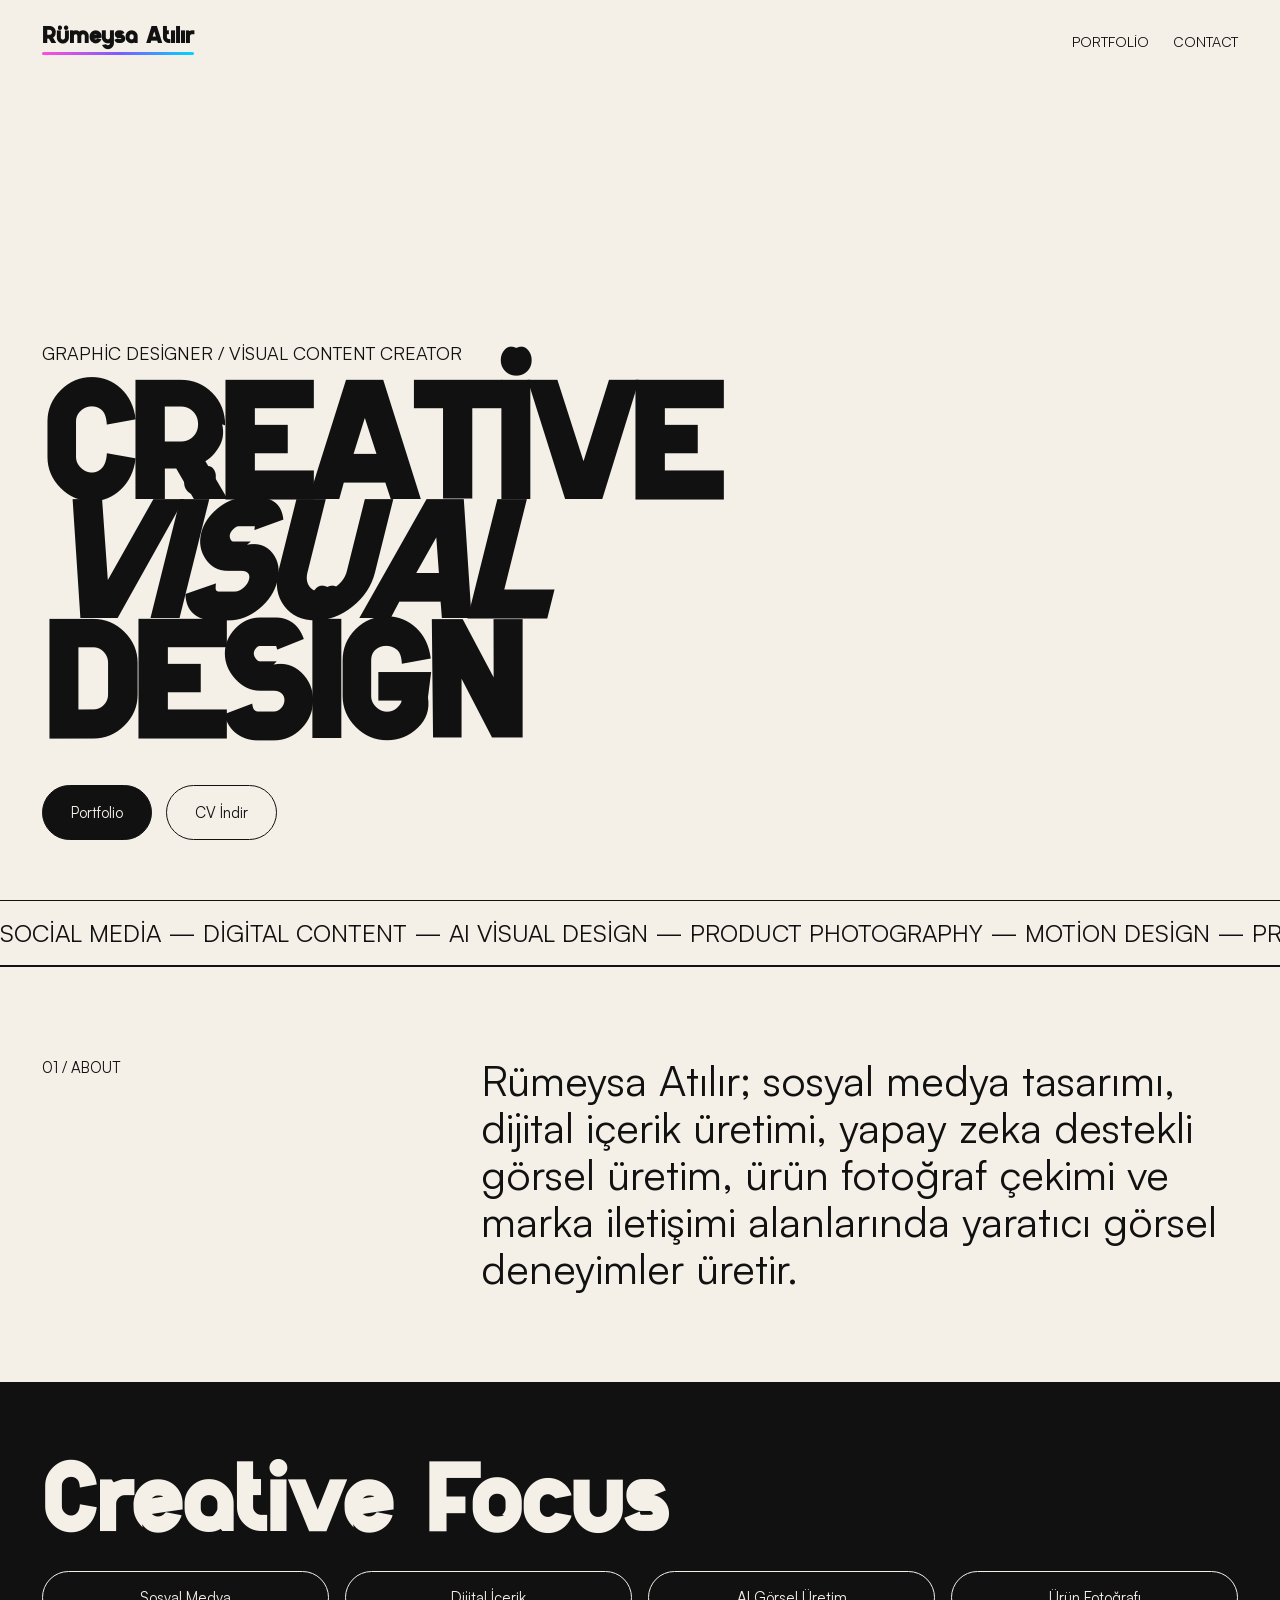
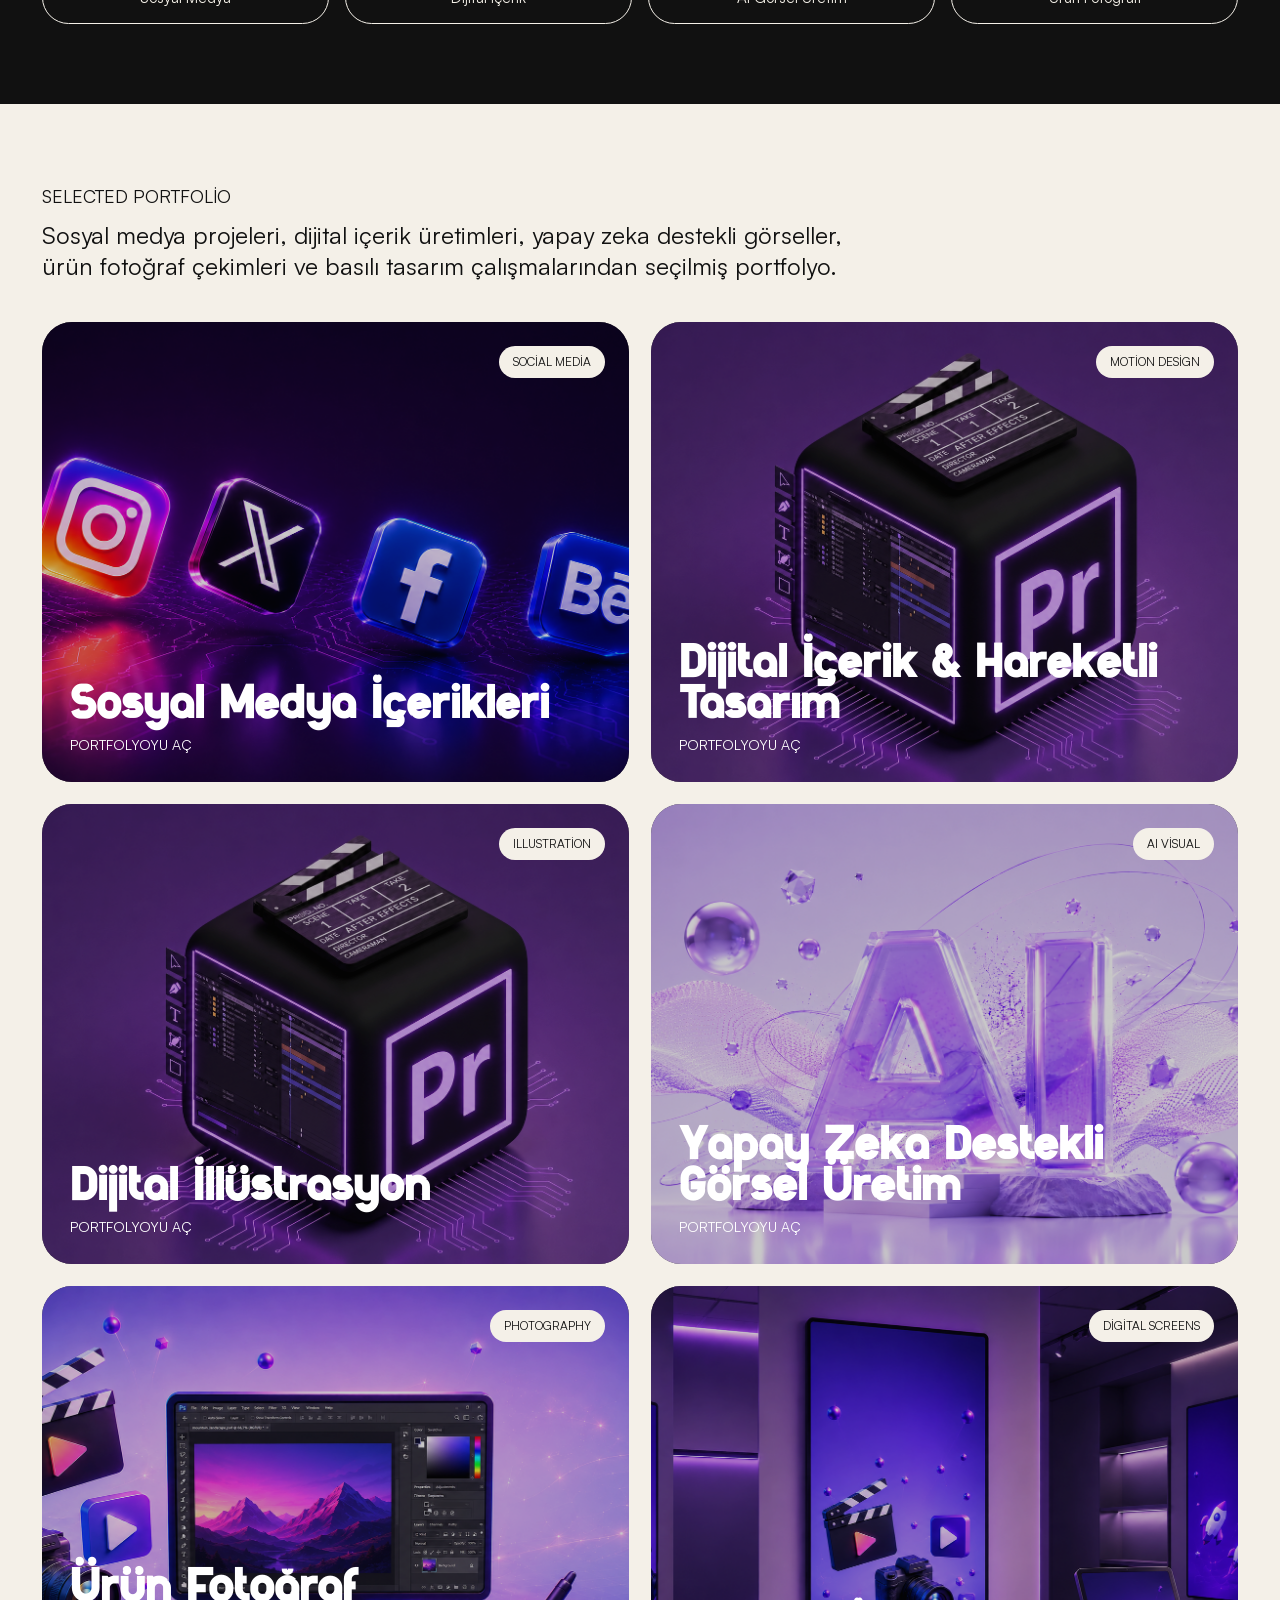
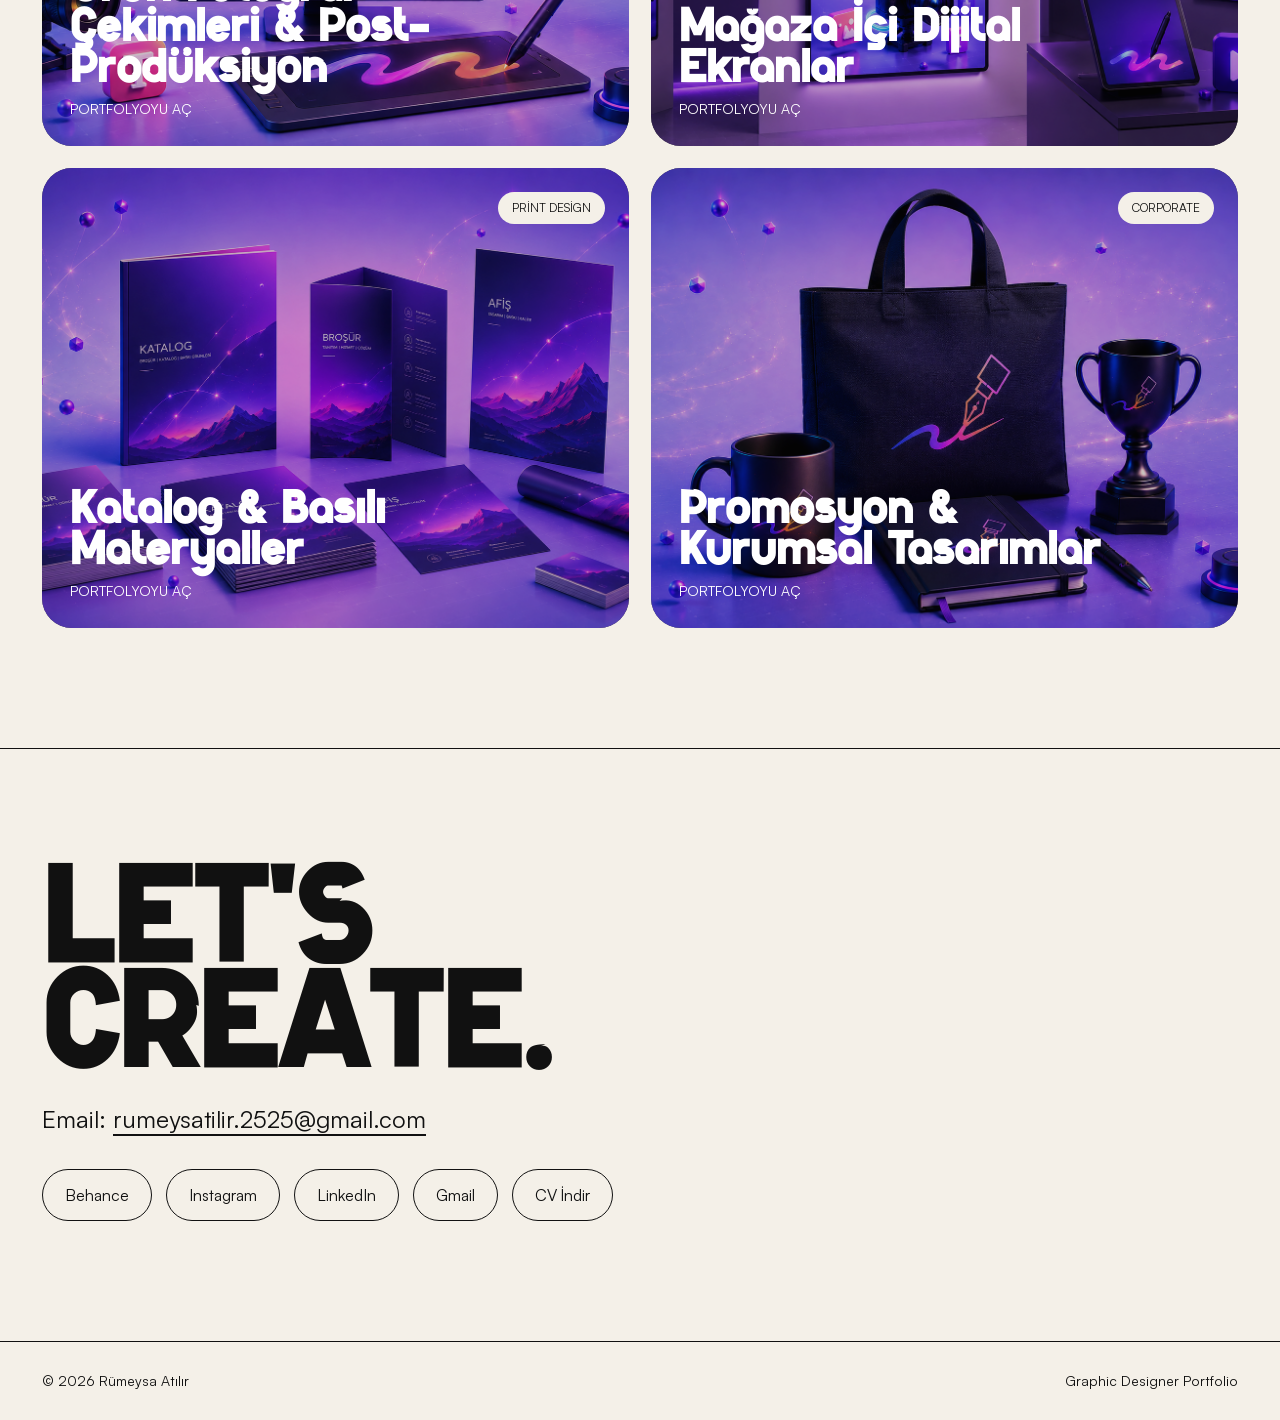
==== commit eb656422: "Update index.html" ====
--- a/index.html
+++ b/index.html
@@ -42,8 +42,8 @@
 </a>
 <a id="kurumsal-tasarim" href="kurumsal-tasarim.html" class="project">
 <span class="tag">Corporate</span>
-<img src="images/kurumsal-tasarim-kapak.png" alt="Promosyon & Kurumsal Tasarımlar kapak görseli">
+<img src="images/Promosyon ve Kurumsal Tasarımlar.png" alt="Promosyon & Kurumsal Tasarımlar kapak görseli">
 <div class="project-info"><h2>Promosyon & Kurumsal Tasarımlar</h2><p>Portfolyoyu Aç</p></div>
 </a></div></section>
-<section class="contact" id="contact"><h2>Let’s<br>Create.</h2><p>Email: <a href="mailto:rumeysatilir.2525@gmail.com">rumeysatilir.2525@gmail.com</a></p><div class="socials"><a href="#" target="_blank">Instagram</a><a href="#" target="_blank">Behance</a><a href="#" target="_blank">LinkedIn</a><a href="files/rumeysa-atilir-cv.pdf" target="_blank" download>CV İndir</a></div></section>
-<footer><span>© 2026 Rümeysa Atılır</span><span>Graphic Designer Portfolio</span></footer></body></html>+<section class="contact" id="contact"><h2>Let’s<br>Create.</h2><p>Email: <a href="mailto:rumeysatilir.2525@gmail.com">rumeysatilir.2525@gmail.com</a></p><div class="socials"><a href="https://www.behance.net/rmeysaatlr" target="_blank">Behance</a><a href="https://www.instagram.com/rumeysa_atilir/" target="_blank">Instagram</a><a href="https://www.linkedin.com/in/r%C3%BCmeysa-at%C4%B1l%C4%B1r-98a942264/" target="_blank">LinkedIn</a><a href="mailto:rumeysatilir.2525@gmail.com" target="_blank">Gmail</a><a href="files/rumeysa-atilir-cv.pdf" target="_blank" download>CV İndir</a></div></section>
+<footer><span>© 2026 Rümeysa Atılır</span><span>Graphic Designer Portfolio</span></footer></body></html>
--- a/style.css
+++ b/style.css
@@ -0,0 +1,4 @@
+
+@font-face{font-family:BaslikFont;src:url("fonts/baslik-font.ttf") format("truetype");font-display:swap}
+@font-face{font-family:YaziFont;src:url("fonts/yazi-font.ttf") format("truetype");font-display:swap}
+*{margin:0;padding:0;box-sizing:border-box}html{scroll-behavior:smooth}body{font-family:YaziFont,Arial,sans-serif;background:#f4f0e8;color:#111;overflow-x:hidden}a{text-decoration:none;color:inherit}img,video{max-width:100%;display:block}h1,h2,h3,.logo,.loader-name,.project-info h2,.selected h2,.contact h2,.page-title{font-family:BaslikFont,serif}header{position:fixed;top:0;left:0;width:100%;padding:26px 42px;display:flex;justify-content:space-between;align-items:center;z-index:99;background:rgba(244,240,232,.86);backdrop-filter:blur(14px)}.logo{font-size:22px;font-weight:700}.logo:after{content:"";display:block;height:3px;margin-top:6px;background:linear-gradient(90deg,#ff4fd8,#7c5cff,#00d4ff);border-radius:20px}nav a{margin-left:24px;font-size:14px;text-transform:uppercase}.intro-loader{position:fixed;inset:0;background:radial-gradient(circle at 20% 20%,rgba(255,79,216,.30),transparent 28%),radial-gradient(circle at 80% 30%,rgba(124,92,255,.30),transparent 30%),radial-gradient(circle at 50% 85%,rgba(0,212,255,.25),transparent 32%),#f4f0e8;z-index:9999;display:flex;flex-direction:column;justify-content:center;align-items:center;animation:loaderHide 1s ease forwards;animation-delay:2.8s}.loader-name{font-size:8vw;background:linear-gradient(90deg,#ff4fd8,#7c5cff,#00d4ff,#111);background-size:300%;-webkit-background-clip:text;-webkit-text-fill-color:transparent;animation:gradientMove 3s linear infinite}.loader-line{width:320px;height:5px;margin:28px 0 16px;border-radius:50px;background:linear-gradient(90deg,#ff4fd8,#7c5cff,#00d4ff)}.loader-text{font-size:14px;letter-spacing:6px;text-transform:uppercase}@keyframes loaderHide{to{opacity:0;visibility:hidden;pointer-events:none}}@keyframes gradientMove{0%{background-position:0%}100%{background-position:300%}}.hero{min-height:100vh;padding:130px 42px 60px;display:flex;flex-direction:column;justify-content:flex-end}.hero small{font-size:18px;margin-bottom:25px;text-transform:uppercase}.hero h1{font-size:12vw;line-height:.78;letter-spacing:-6px;text-transform:uppercase}.hero h1 span{font-style:italic}.hero-buttons{margin-top:36px;display:flex;gap:14px;flex-wrap:wrap}.btn{display:inline-block;padding:16px 28px;border-radius:40px;border:1px solid #111;font-size:15px;transition:.3s}.btn.dark{background:#111;color:#f4f0e8}.btn:hover{transform:translateY(-3px)}.marquee{border-top:1px solid #111;border-bottom:1px solid #111;overflow:hidden;white-space:nowrap;padding:16px 0;font-size:24px;text-transform:uppercase}.marquee div{display:inline-block;animation:marquee 18s linear infinite}@keyframes marquee{from{transform:translateX(0)}to{transform:translateX(-50%)}}.intro{padding:90px 42px;display:grid;grid-template-columns:1fr 2fr;gap:60px;border-top:1px solid #111}.intro div{font-size:15px;text-transform:uppercase}.intro p{font-size:42px;line-height:1.12}.selected{padding:80px 42px;background:#111;color:#f4f0e8}.selected h2{font-size:7vw;line-height:.9;margin-bottom:28px}.selected-list{display:grid;grid-template-columns:repeat(4,1fr);gap:16px}.selected-list a{border:1px solid #f4f0e8;border-radius:40px;padding:15px 20px;text-align:center;font-size:15px;transition:.3s}.selected-list a:hover{background:#f4f0e8;color:#111}.work{padding:80px 42px 120px}.work-title{font-size:18px;text-transform:uppercase;margin-bottom:12px}.work-subtitle{max-width:820px;font-size:24px;line-height:1.3;margin-bottom:40px}.grid{display:grid;grid-template-columns:repeat(12,1fr);gap:22px}.project{position:relative;height:460px;overflow:hidden;background:#111;border-radius:30px;color:white;grid-column:span 6;display:block}.project img{position:absolute;inset:0;width:100%;height:100%;object-fit:cover;opacity:.78;transition:.7s}.project:hover img{transform:scale(1.08);opacity:.36}.project-info{position:absolute;left:28px;bottom:28px;z-index:2;max-width:82%}.project-info h2{font-size:44px;line-height:.92}.project-info p{margin-top:12px;font-size:14px;text-transform:uppercase}.tag{position:absolute;top:24px;right:24px;background:#f4f0e8;color:#111;padding:8px 14px;border-radius:30px;font-size:12px;z-index:2;text-transform:uppercase}.contact{padding:120px 42px;border-top:1px solid #111}.contact h2{font-size:10vw;line-height:.82;text-transform:uppercase}.contact p{margin-top:24px;font-size:24px}.contact a{border-bottom:2px solid #111}.socials{display:flex;gap:14px;margin-top:34px;flex-wrap:wrap}.socials a{border:1px solid #111;border-radius:40px;padding:14px 22px;transition:.3s}.socials a:hover{background:#111;color:#f4f0e8}footer{padding:30px 42px;border-top:1px solid #111;display:flex;justify-content:space-between;font-size:14px}.page-hero{padding:150px 42px 55px;border-bottom:1px solid #111}.page-hero a{display:inline-block;margin-bottom:32px;border-bottom:2px solid #111}.page-title{font-size:9vw;line-height:.85;text-transform:uppercase;letter-spacing:-4px}.page-desc{max-width:880px;margin-top:28px;font-size:24px;line-height:1.35}.gallery{padding:42px;columns:3 280px;column-gap:22px}.gallery-item{break-inside:avoid;margin-bottom:22px;border-radius:24px;overflow:hidden;background:#111}.gallery-item img,.gallery-item video{width:100%;height:auto}.gallery-item video{background:#111}@media(max-width:800px){header{padding:20px}nav a{margin-left:12px;font-size:12px}.loader-name{font-size:15vw}.loader-line{max-width:230px}.hero{padding:120px 20px 50px}.hero h1{font-size:18vw;letter-spacing:-3px}.marquee{font-size:18px}.intro{grid-template-columns:1fr;padding:70px 20px}.intro p{font-size:31px}.selected{padding:70px 20px}.selected h2{font-size:15vw}.selected-list{grid-template-columns:1fr}.work{padding:70px 20px 80px}.grid{display:block}.project{height:420px;margin-bottom:22px}.project-info h2{font-size:36px}.contact{padding:80px 20px}.contact h2{font-size:16vw}footer{padding:24px 20px;display:block}.page-hero{padding:130px 20px 45px}.page-title{font-size:16vw;letter-spacing:-2px}.page-desc{font-size:20px}.gallery{padding:22px;columns:1}}
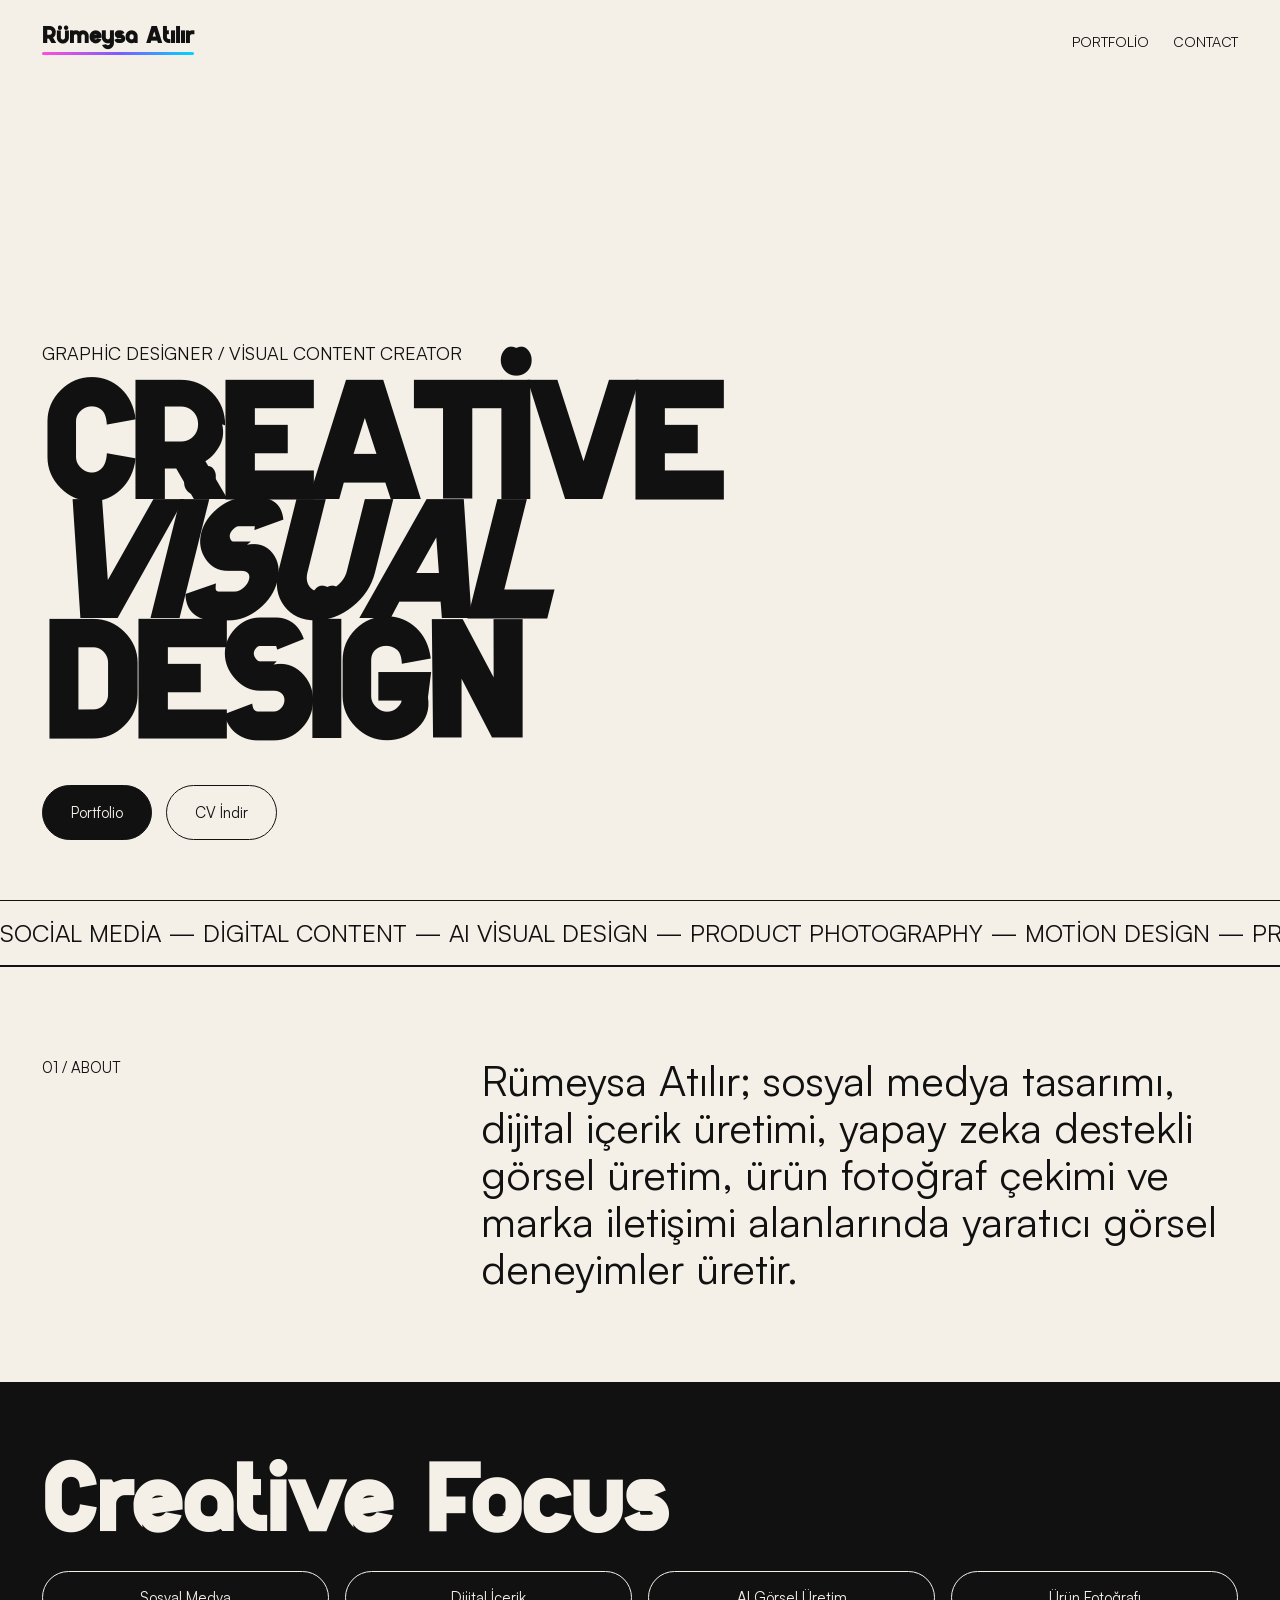
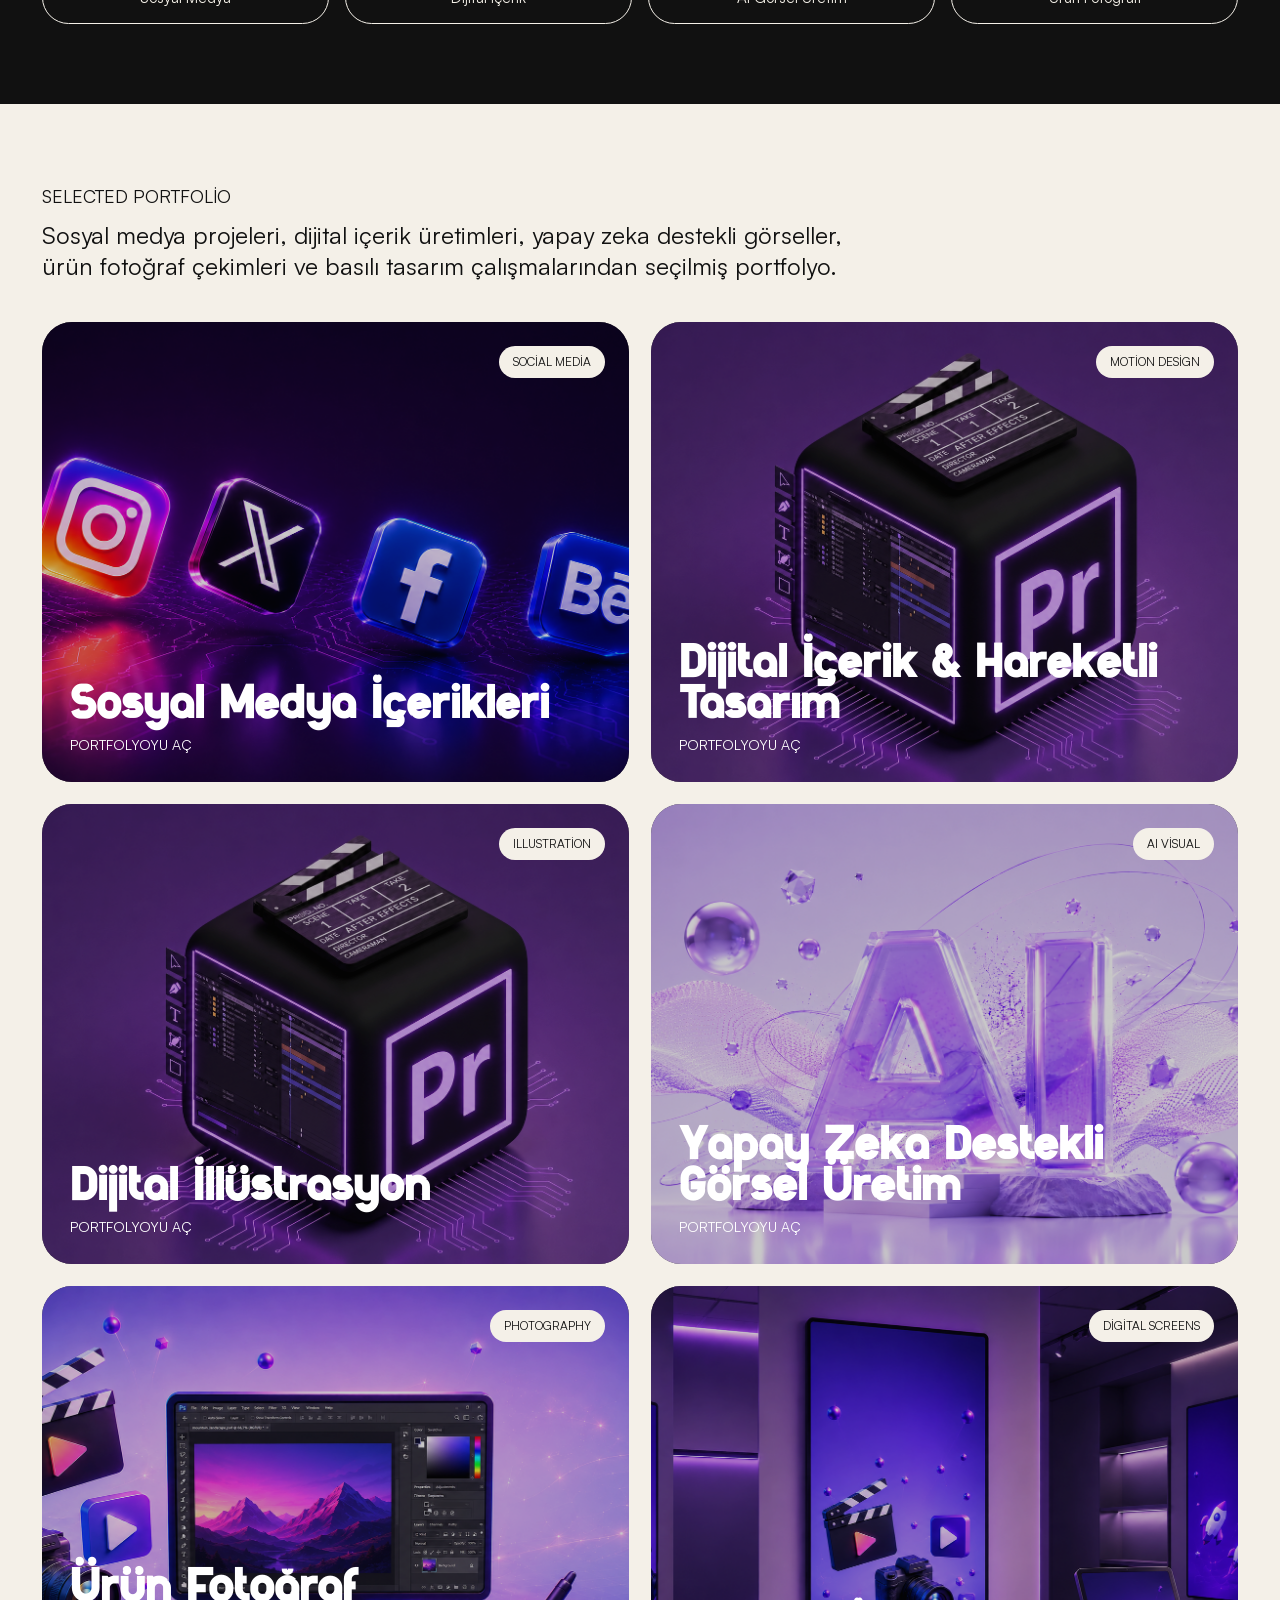
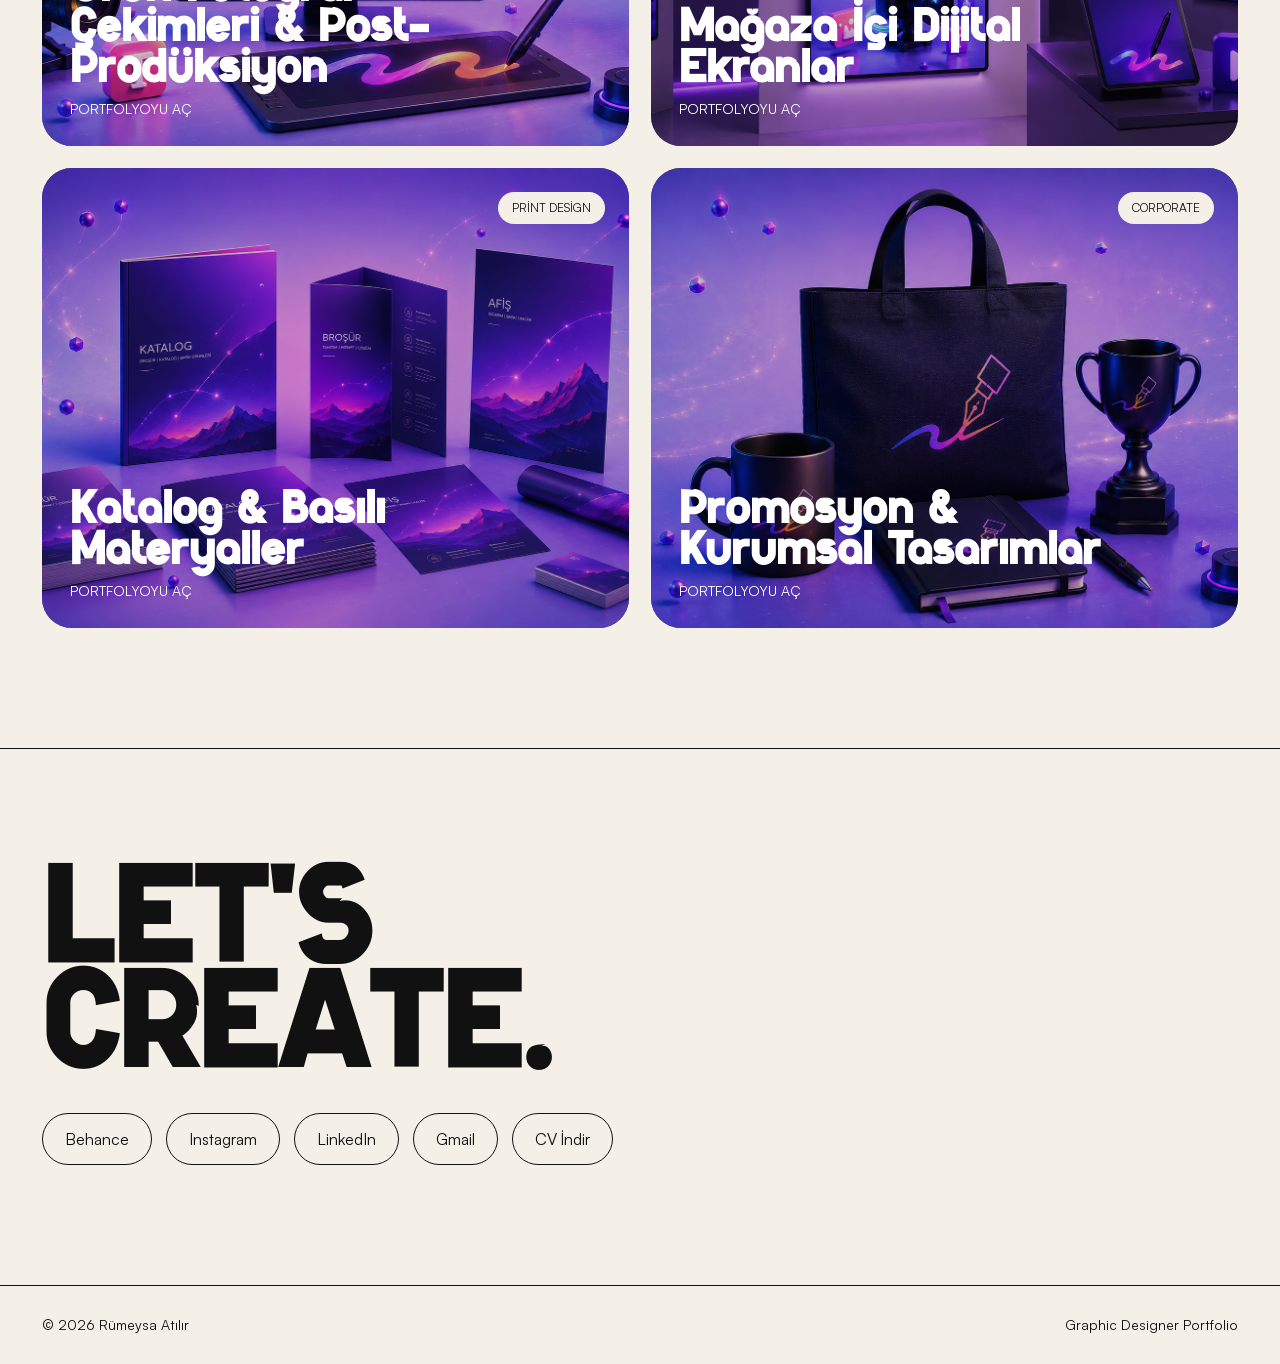
==== commit 189f40b4: "Update index.html" ====
--- a/index.html
+++ b/index.html
@@ -45,5 +45,5 @@
 <img src="images/Promosyon ve Kurumsal Tasarımlar.png" alt="Promosyon & Kurumsal Tasarımlar kapak görseli">
 <div class="project-info"><h2>Promosyon & Kurumsal Tasarımlar</h2><p>Portfolyoyu Aç</p></div>
 </a></div></section>
-<section class="contact" id="contact"><h2>Let’s<br>Create.</h2><p>Email: <a href="mailto:rumeysatilir.2525@gmail.com">rumeysatilir.2525@gmail.com</a></p><div class="socials"><a href="https://www.behance.net/rmeysaatlr" target="_blank">Behance</a><a href="https://www.instagram.com/rumeysa_atilir/" target="_blank">Instagram</a><a href="https://www.linkedin.com/in/r%C3%BCmeysa-at%C4%B1l%C4%B1r-98a942264/" target="_blank">LinkedIn</a><a href="mailto:rumeysatilir.2525@gmail.com" target="_blank">Gmail</a><a href="files/rumeysa-atilir-cv.pdf" target="_blank" download>CV İndir</a></div></section>
-<footer><span>© 2026 Rümeysa Atılır</span><span>Graphic Designer Portfolio</span></footer></body></html>
+<section class="contact" id="contact"><h2>Let's<br>Create.</h2><div class="socials"><a href="https://www.behance.net/rmeysaatlr" target="_blank">Behance</a><a href="https://www.instagram.com/rumeysa_atilir/" target="_blank">Instagram</a><a href="https://www.linkedin.com/in/r%C3%BCmeysa-at%C4%B1l%C4%B1r-98a942264/" target="_blank">LinkedIn</a><a href="mailto:rumeysatilir.2525@gmail.com" target="_blank">Gmail</a><a href="files/rumeysa-atilir-cv.pdf" target="_blank" download>CV İndir</a></div></section>
+ <footer><span>© 2026 Rümeysa Atılır</span><span>Graphic Designer Portfolio</span></footer></body></html>
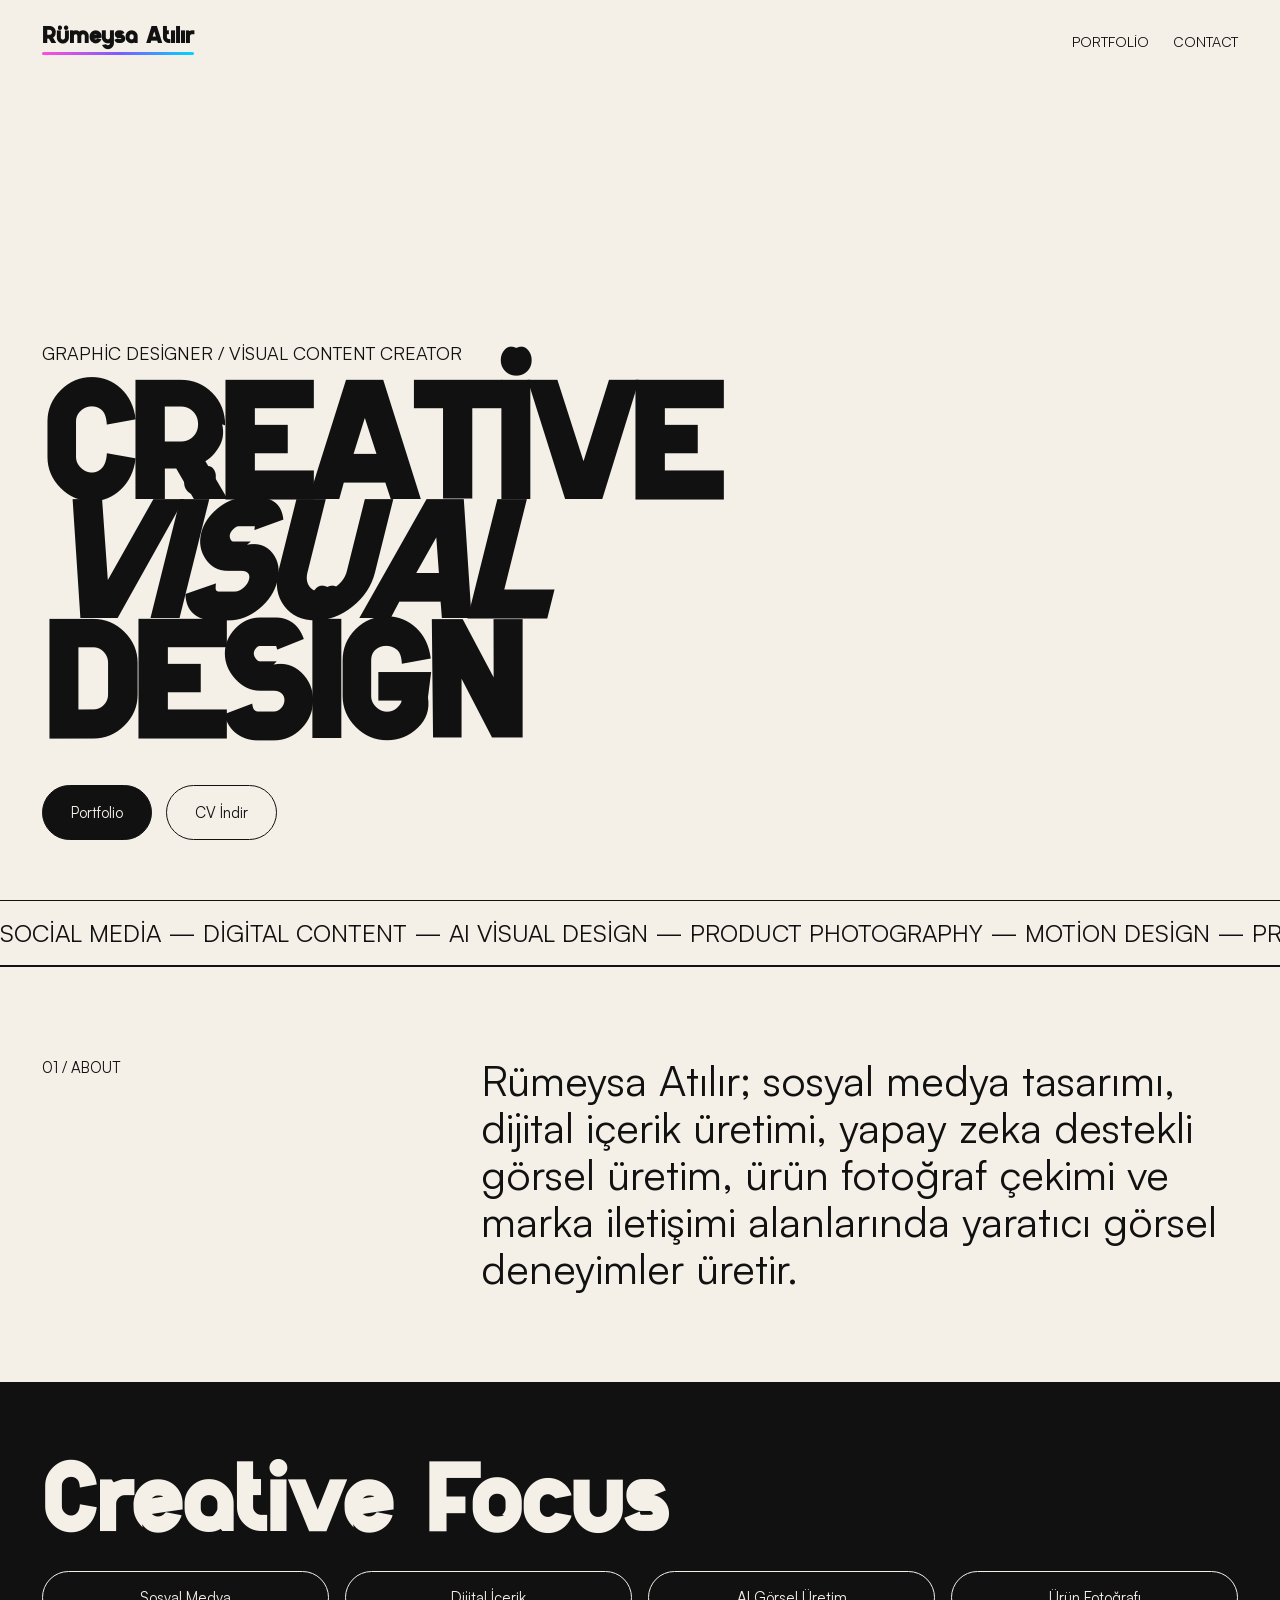
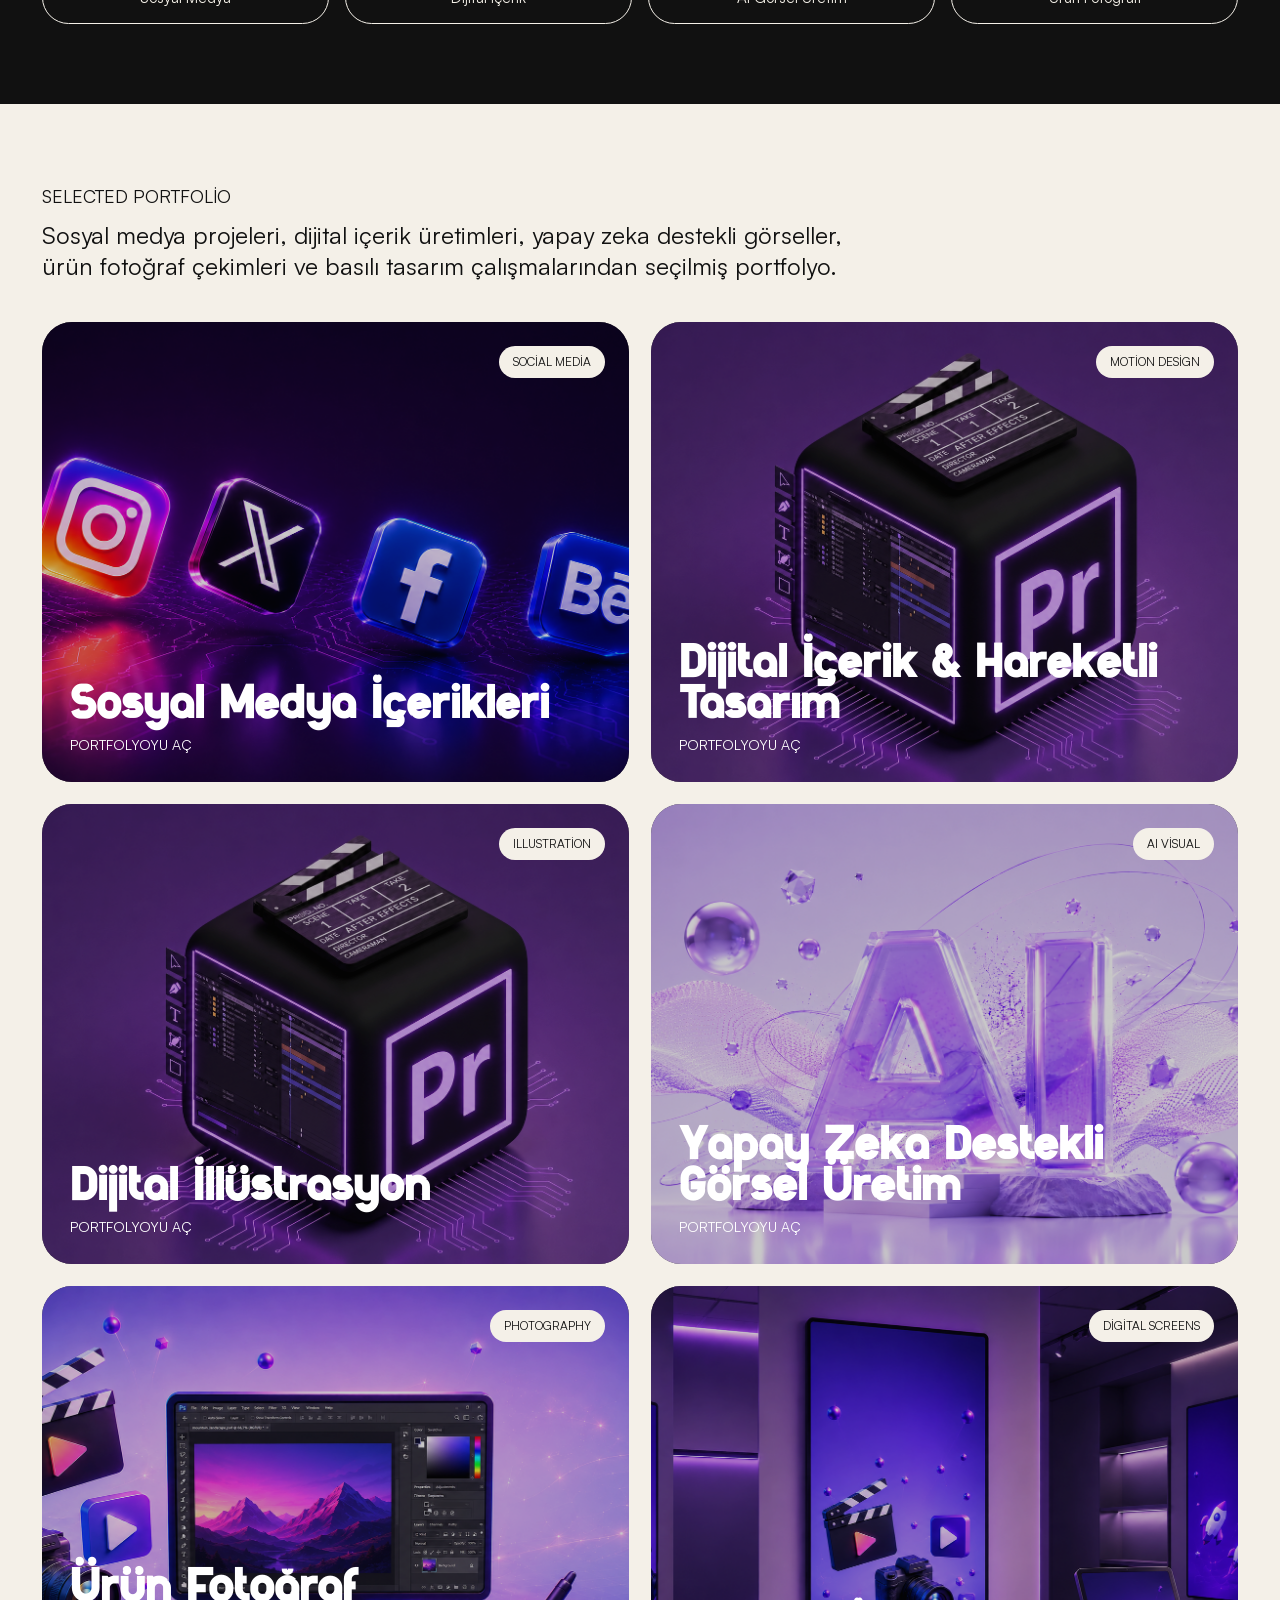
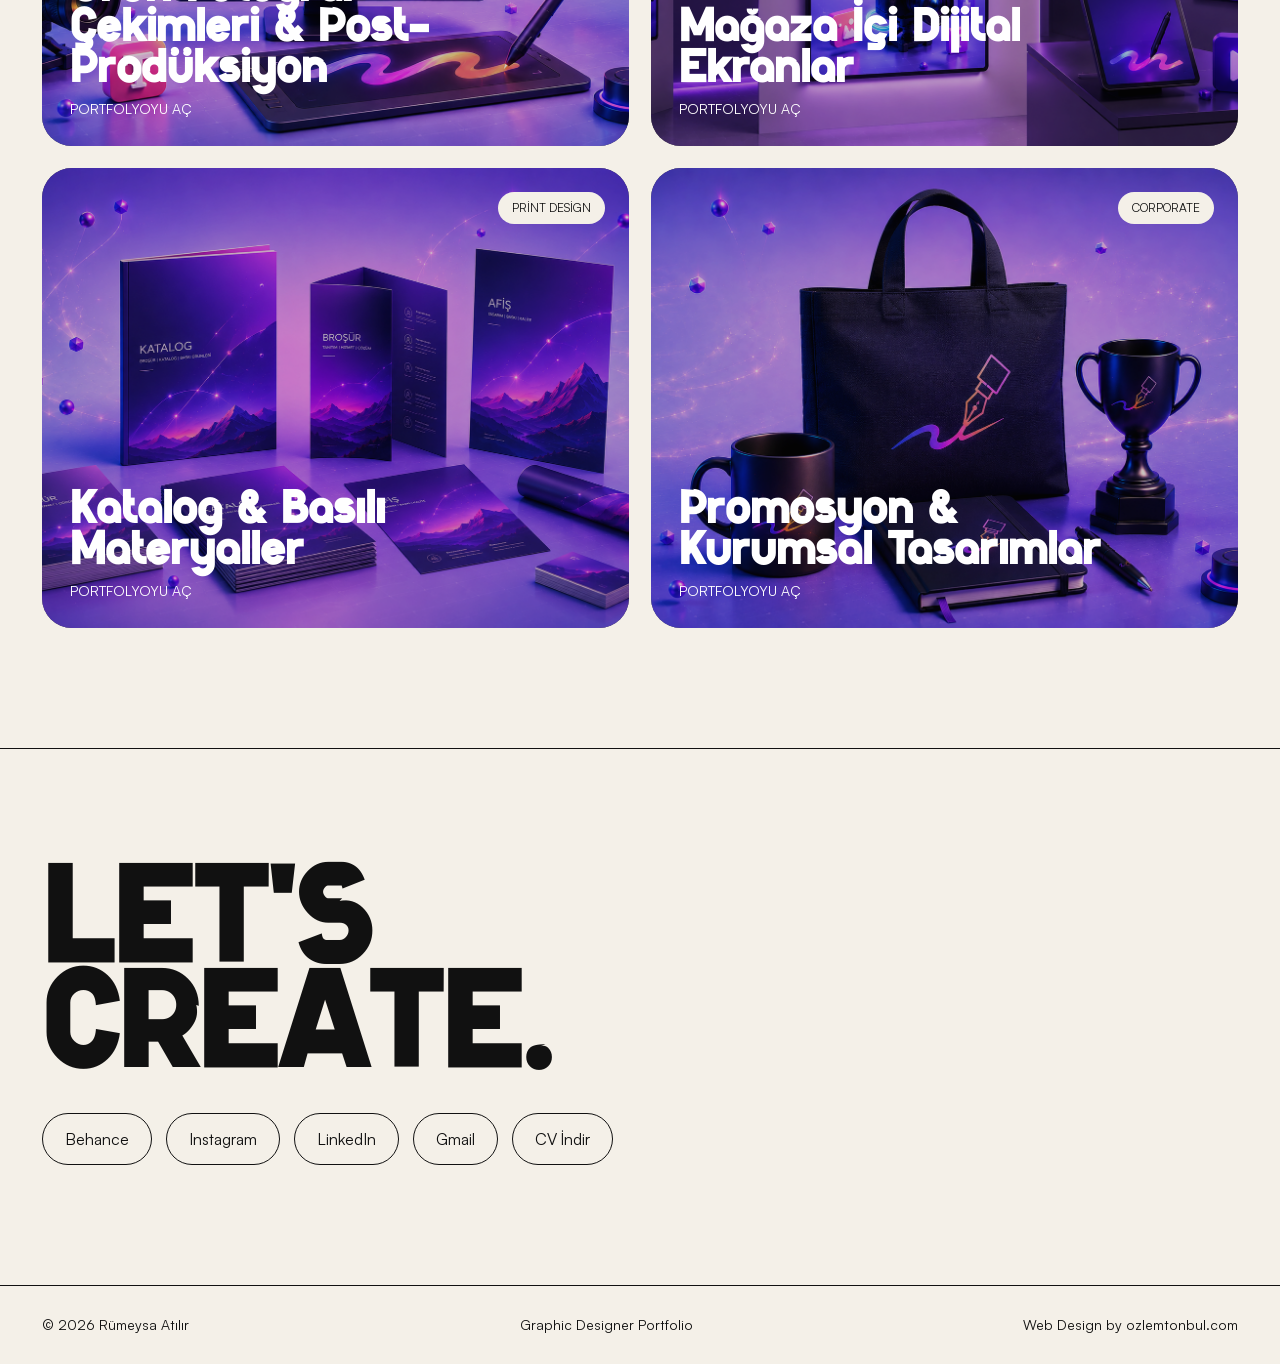
==== commit 777fa76e: "Update index.html" ====
--- a/index.html
+++ b/index.html
@@ -46,4 +46,5 @@
 <div class="project-info"><h2>Promosyon & Kurumsal Tasarımlar</h2><p>Portfolyoyu Aç</p></div>
 </a></div></section>
 <section class="contact" id="contact"><h2>Let's<br>Create.</h2><div class="socials"><a href="https://www.behance.net/rmeysaatlr" target="_blank">Behance</a><a href="https://www.instagram.com/rumeysa_atilir/" target="_blank">Instagram</a><a href="https://www.linkedin.com/in/r%C3%BCmeysa-at%C4%B1l%C4%B1r-98a942264/" target="_blank">LinkedIn</a><a href="mailto:rumeysatilir.2525@gmail.com" target="_blank">Gmail</a><a href="files/rumeysa-atilir-cv.pdf" target="_blank" download>CV İndir</a></div></section>
- <footer><span>© 2026 Rümeysa Atılır</span><span>Graphic Designer Portfolio</span></footer></body></html>
+
+ <footer><span>© 2026 Rümeysa Atılır</span><span>Graphic Designer Portfolio</span><span>Web Design by <a href="https://ozlemtonbul.com/" target="_blank">ozlemtonbul.com</a></span></footer>
